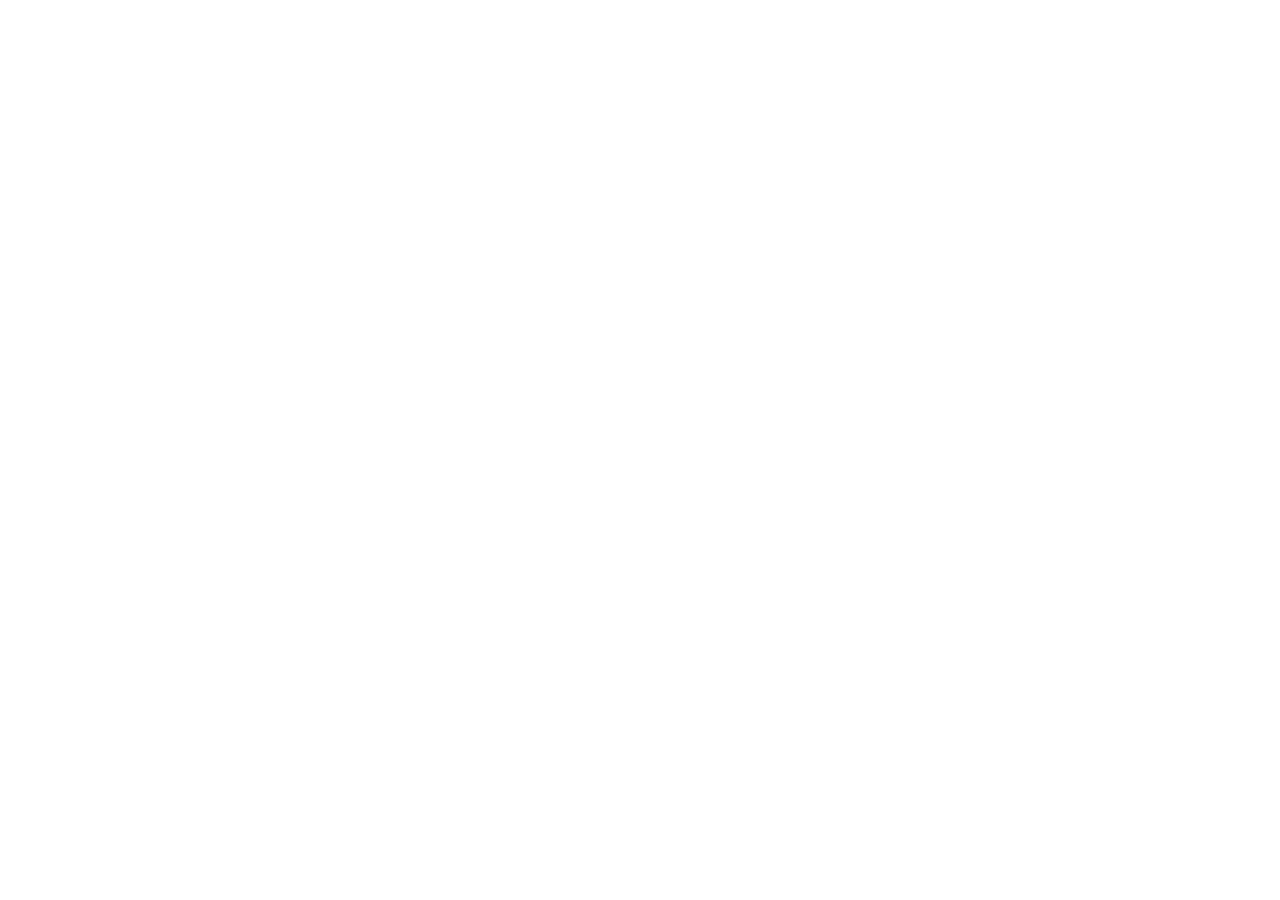
==== pages/index.html @ 1a38dba8 "Creacion de archivos base del proyecto e inicio de la creacion de la clase usuario" ====
<!DOCTYPE html>
<html lang="en">
<head>
    <meta charset="UTF-8">
    <meta name="viewport" content="width=device-width, initial-scale=1.0">
    <title>Document</title>
    <link rel="stylesheet" href="../css/styles.css">
</head>
<body>

    <script type="module" src="../src/"></script>
</body>
</html>
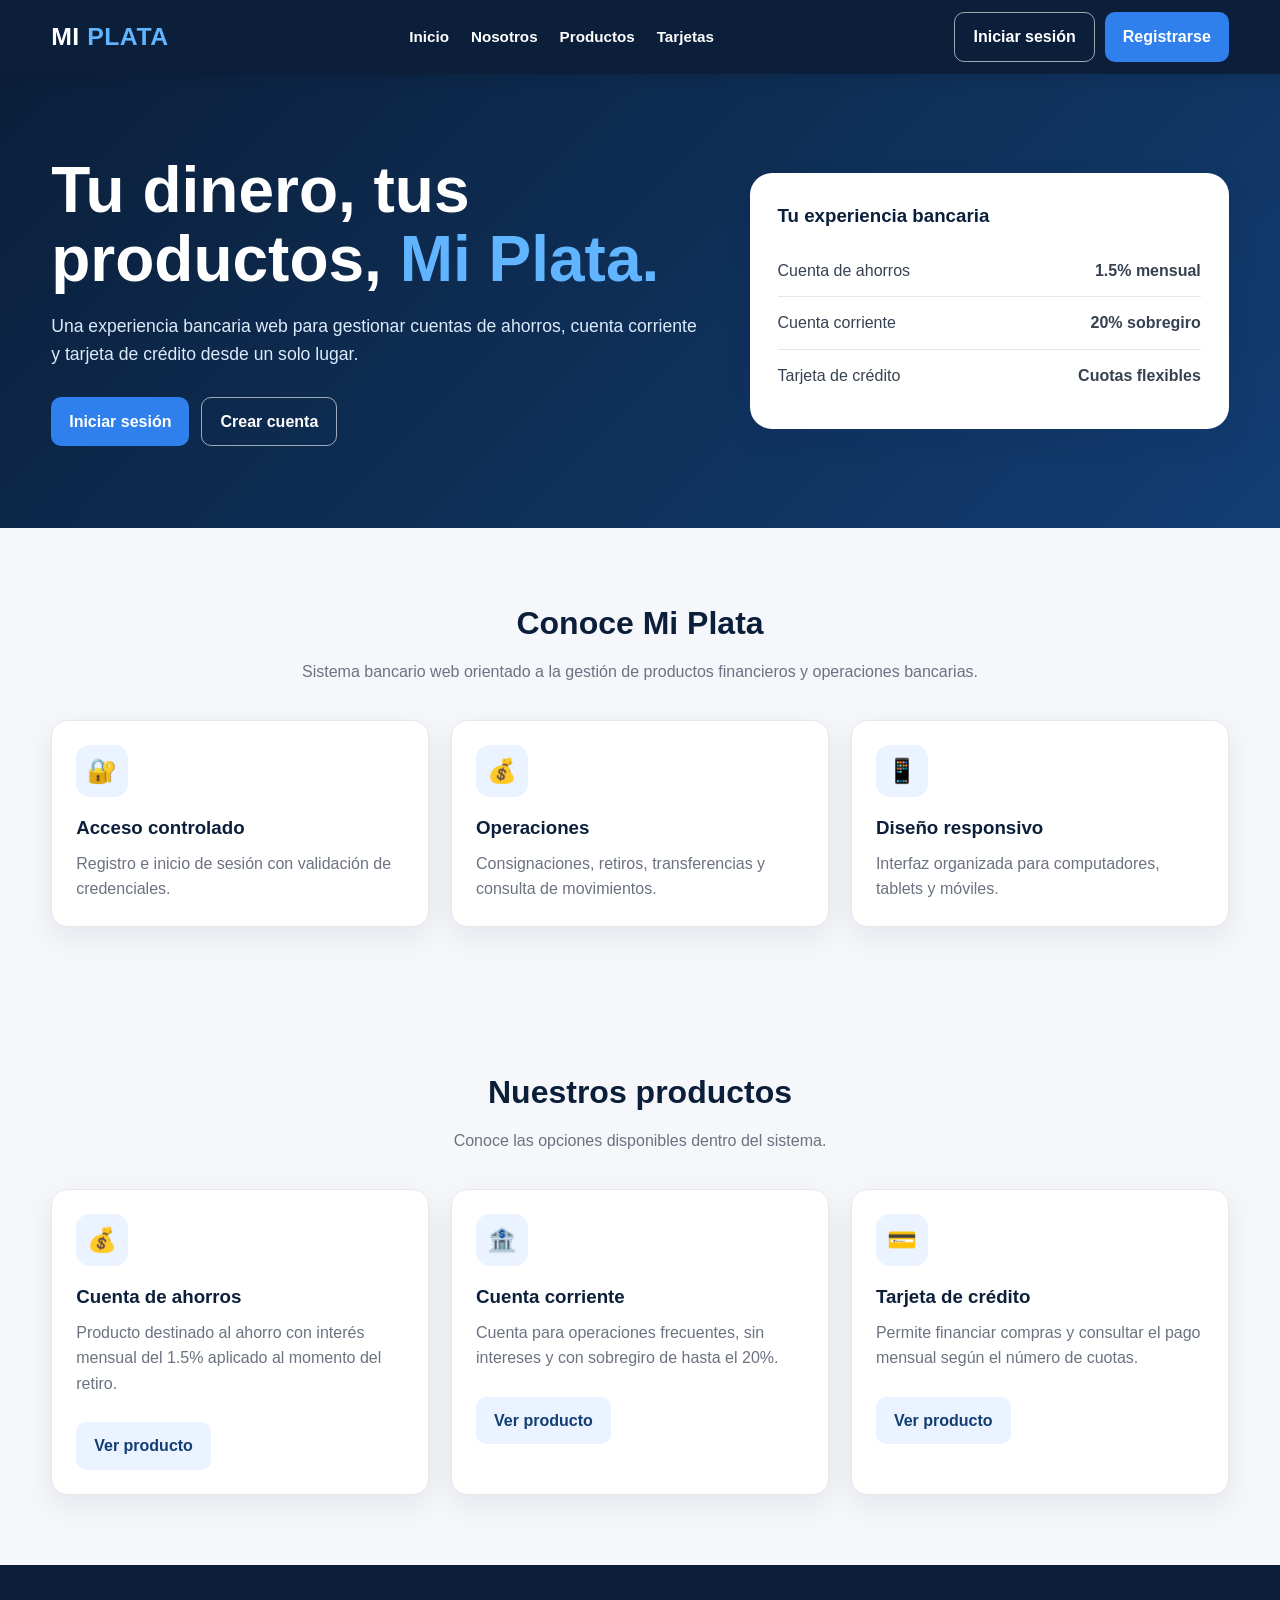
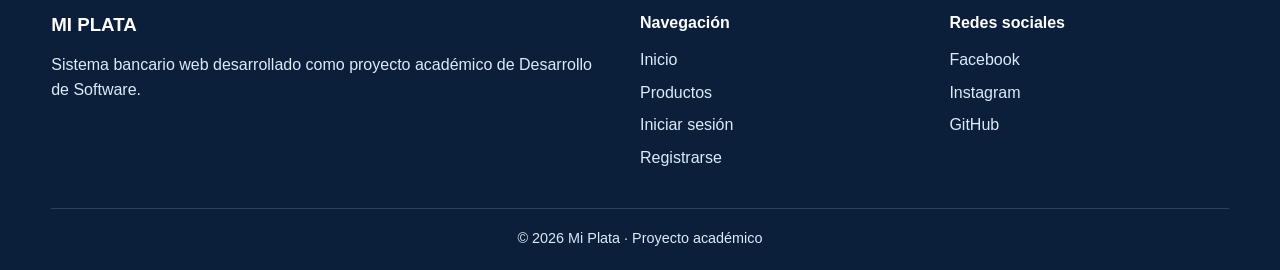
==== commit ba0adb70: "Cambios en archivo HTML, creacion de todas las páginas necesarias para el funcionamiento del cajero " ====
--- a/pages/index.html
+++ b/pages/index.html
@@ -1,13 +1,123 @@
 <!DOCTYPE html>
-<html lang="en">
+<html lang="es">
+
 <head>
     <meta charset="UTF-8">
     <meta name="viewport" content="width=device-width, initial-scale=1.0">
-    <title>Document</title>
+    <title>Mi Plata | Inicio</title>
     <link rel="stylesheet" href="../css/styles.css">
 </head>
+
 <body>
+    <header class="site-header">
+        <div class="container navbar"><a class="logo" href="index.html">MI <span>PLATA</span></a>
+            <nav>
+                <ul class="nav-links">
+                    <li><a href="index.html">Inicio</a></li>
+                    <li><a href="index.html#nosotros">Nosotros</a></li>
+                    <li><a href="productos.html">Productos</a></li>
+                    <li><a href="index.html#tarjetas">Tarjetas</a></li>
+                </ul>
+            </nav>
+            <div class="nav-actions"><a class="btn btn-outline" href="login.html">Iniciar sesión</a><a
+                    class="btn btn-primary" href="registro.html">Registrarse</a></div>
+        </div>
+    </header>
+    <main>
+        <section class="hero">
+            <div class="container hero-grid">
+                <div>
+                    <h1>Tu dinero, tus productos, <span style="color:#61B4FF">Mi Plata.</span></h1>
+                    <p>Una experiencia bancaria web para gestionar cuentas de ahorros, cuenta corriente y tarjeta de
+                        crédito desde un solo lugar.</p>
+                    <div class="hero-actions"><a class="btn btn-primary" href="login.html">Iniciar sesión</a><a
+                            class="btn btn-outline" href="registro.html">Crear cuenta</a></div>
+                </div>
+                <div class="hero-card">
+                    <h3>Tu experiencia bancaria</h3>
+                    <div class="stat"><span>Cuenta de ahorros</span><strong>1.5% mensual</strong></div>
+                    <div class="stat"><span>Cuenta corriente</span><strong>20% sobregiro</strong></div>
+                    <div class="stat"><span>Tarjeta de crédito</span><strong>Cuotas flexibles</strong></div>
+                </div>
+            </div>
+        </section>
+        <section class="section" id="nosotros">
+            <div class="container">
+                <h2 class="section-title">Conoce Mi Plata</h2>
+                <p class="section-subtitle">Sistema bancario web orientado a la gestión de productos financieros y
+                    operaciones bancarias.</p>
+                <div class="grid-3">
+                    <article class="card">
+                        <div class="product-icon">🔐</div>
+                        <h3>Acceso controlado</h3>
+                        <p>Registro e inicio de sesión con validación de credenciales.</p>
+                    </article>
+                    <article class="card">
+                        <div class="product-icon">💰</div>
+                        <h3>Operaciones</h3>
+                        <p>Consignaciones, retiros, transferencias y consulta de movimientos.</p>
+                    </article>
+                    <article class="card">
+                        <div class="product-icon">📱</div>
+                        <h3>Diseño responsivo</h3>
+                        <p>Interfaz organizada para computadores, tablets y móviles.</p>
+                    </article>
+                </div>
+            </div>
+        </section>
+        <section class="section" id="tarjetas">
+            <div class="container">
+                <h2 class="section-title">Nuestros productos</h2>
+                <p class="section-subtitle">Conoce las opciones disponibles dentro del sistema.</p>
+                <div class="grid-3">
+                    <article class="card">
+                        <div class="product-icon">💰</div>
+                        <h3>Cuenta de ahorros</h3>
+                        <p>Producto destinado al ahorro con interés mensual del 1.5% aplicado al momento del retiro.</p>
+                        <br><a class="btn btn-secondary" href="productos.html#ahorros">Ver producto</a>
+                    </article>
+                    <article class="card">
+                        <div class="product-icon">🏦</div>
+                        <h3>Cuenta corriente</h3>
+                        <p>Cuenta para operaciones frecuentes, sin intereses y con sobregiro de hasta el 20%.</p><br><a
+                            class="btn btn-secondary" href="productos.html#corriente">Ver producto</a>
+                    </article>
+                    <article class="card">
+                        <div class="product-icon">💳</div>
+                        <h3>Tarjeta de crédito</h3>
+                        <p>Permite financiar compras y consultar el pago mensual según el número de cuotas.</p><br><a
+                            class="btn btn-secondary" href="productos.html#credito">Ver producto</a>
+                    </article>
+                </div>
+            </div>
+        </section>
+    </main>
+    <footer class="footer">
+        <div class="container footer-grid">
+            <div>
+                <h3>MI PLATA</h3>
+                <p>Sistema bancario web desarrollado como proyecto académico de Desarrollo de Software.</p>
+            </div>
+            <div>
+                <h4>Navegación</h4>
+                <ul>
+                    <li><a href="index.html">Inicio</a></li>
+                    <li><a href="productos.html">Productos</a></li>
+                    <li><a href="login.html">Iniciar sesión</a></li>
+                    <li><a href="registro.html">Registrarse</a></li>
+                </ul>
+            </div>
+            <div>
+                <h4>Redes sociales</h4>
+                <ul>
+                    <li><a href="#">Facebook</a></li>
+                    <li><a href="#">Instagram</a></li>
+                    <li><a href="#">GitHub</a></li>
+                </ul>
+            </div>
+        </div>
+        <div class="container footer-bottom">© 2026 Mi Plata · Proyecto académico</div>
+    </footer>
+</body>
 
-    <script type="module" src="../src/"></script>
-</body>
 </html>
--- a/css/styles.css
+++ b/css/styles.css
@@ -0,0 +1,601 @@
+:root {
+  --azul-oscuro: #0B1F3A;
+  --azul: #123E73;
+  --azul-claro: #2F80ED;
+  --azul-suave: #EAF3FF;
+  --blanco: #FFFFFF;
+  --gris-100: #F5F7FA;
+  --gris-200: #E5E7EB;
+  --gris-500: #6B7280;
+  --gris-700: #374151;
+  --verde: #16A34A;
+  --rojo: #DC2626;
+  --amarillo: #D97706;
+  --sombra: 0 10px 30px rgba(11, 31, 58, .08);
+  --radio: 16px;
+  --max: 1180px;
+}
+
+* {
+  box-sizing: border-box;
+  margin: 0;
+  padding: 0
+}
+
+html {
+  scroll-behavior: smooth
+}
+
+body {
+  font-family: Arial, Helvetica, sans-serif;
+  background: var(--gris-100);
+  color: var(--gris-700);
+  line-height: 1.6
+}
+
+a {
+  text-decoration: none;
+  color: inherit
+}
+
+button,
+input,
+select {
+  font: inherit
+}
+
+.container {
+  width: min(92%, var(--max));
+  margin: auto
+}
+
+.site-header {
+  background: var(--azul-oscuro);
+  color: var(--blanco);
+  position: sticky;
+  top: 0;
+  z-index: 20;
+  box-shadow: 0 3px 15px rgba(0, 0, 0, .12)
+}
+
+.navbar {
+  min-height: 74px;
+  display: flex;
+  align-items: center;
+  justify-content: space-between;
+  gap: 24px
+}
+
+.logo {
+  font-size: 1.55rem;
+  font-weight: 800;
+  letter-spacing: .5px
+}
+
+.logo span {
+  color: #61B4FF
+}
+
+.nav-links {
+  display: flex;
+  align-items: center;
+  gap: 22px;
+  list-style: none
+}
+
+.nav-links a {
+  color: #fff;
+  font-weight: 600;
+  font-size: .95rem
+}
+
+.nav-links a:hover {
+  color: #61B4FF
+}
+
+.nav-actions {
+  display: flex;
+  gap: 10px
+}
+
+.btn {
+  display: inline-flex;
+  align-items: center;
+  justify-content: center;
+  border: 0;
+  border-radius: 10px;
+  padding: 11px 18px;
+  cursor: pointer;
+  font-weight: 700;
+  transition: .2s
+}
+
+.btn-primary {
+  background: var(--azul-claro);
+  color: #fff
+}
+
+.btn-primary:hover {
+  filter: brightness(.92);
+  transform: translateY(-1px)
+}
+
+.btn-outline {
+  background: transparent;
+  color: #fff;
+  border: 1px solid rgba(255, 255, 255, .6)
+}
+
+.btn-secondary {
+  background: var(--azul-suave);
+  color: var(--azul)
+}
+
+.btn-danger {
+  background: #FEE2E2;
+  color: var(--rojo)
+}
+
+.btn-success {
+  background: #DCFCE7;
+  color: var(--verde)
+}
+
+.btn-full {
+  width: 100%
+}
+
+.hero {
+  background: linear-gradient(135deg, var(--azul-oscuro), var(--azul));
+  color: #fff;
+  padding: 82px 0
+}
+
+.hero-grid {
+  display: grid;
+  grid-template-columns: 1.15fr .85fr;
+  gap: 50px;
+  align-items: center
+}
+
+.hero h1 {
+  font-size: clamp(2.3rem, 5vw, 4.2rem);
+  line-height: 1.08;
+  margin-bottom: 18px
+}
+
+.hero p {
+  font-size: 1.1rem;
+  color: #DCEBFA;
+  max-width: 650px;
+  margin-bottom: 28px
+}
+
+.hero-actions {
+  display: flex;
+  gap: 12px;
+  flex-wrap: wrap
+}
+
+.hero-card {
+  background: #fff;
+  color: var(--gris-700);
+  padding: 28px;
+  border-radius: 22px;
+  box-shadow: var(--sombra)
+}
+
+.hero-card h3 {
+  color: var(--azul-oscuro);
+  margin-bottom: 14px
+}
+
+.stat {
+  display: flex;
+  justify-content: space-between;
+  padding: 13px 0;
+  border-bottom: 1px solid var(--gris-200)
+}
+
+.stat:last-child {
+  border-bottom: 0
+}
+
+.section {
+  padding: 70px 0
+}
+
+.section-title {
+  text-align: center;
+  color: var(--azul-oscuro);
+  font-size: 2rem;
+  margin-bottom: 10px
+}
+
+.section-subtitle {
+  text-align: center;
+  color: var(--gris-500);
+  max-width: 700px;
+  margin: 0 auto 35px
+}
+
+.grid-3 {
+  display: grid;
+  grid-template-columns: repeat(3, 1fr);
+  gap: 22px
+}
+
+.grid-2 {
+  display: grid;
+  grid-template-columns: repeat(2, 1fr);
+  gap: 22px
+}
+
+.card {
+  background: #fff;
+  border: 1px solid var(--gris-200);
+  border-radius: var(--radio);
+  padding: 24px;
+  box-shadow: var(--sombra)
+}
+
+.card h3 {
+  color: var(--azul-oscuro);
+  margin-bottom: 8px
+}
+
+.card p {
+  color: var(--gris-500)
+}
+
+.product-icon {
+  width: 52px;
+  height: 52px;
+  border-radius: 14px;
+  background: var(--azul-suave);
+  display: grid;
+  place-items: center;
+  font-size: 1.5rem;
+  margin-bottom: 16px
+}
+
+.feature-list {
+  list-style: none;
+  margin: 18px 0
+}
+
+.feature-list li {
+  padding: 7px 0;
+  border-bottom: 1px solid var(--gris-200)
+}
+
+.feature-list li:last-child {
+  border: 0
+}
+
+.footer {
+  background: var(--azul-oscuro);
+  color: #DCEBFA;
+  padding: 45px 0 20px
+}
+
+.footer-grid {
+  display: grid;
+  grid-template-columns: 2fr 1fr 1fr;
+  gap: 30px
+}
+
+.footer h3,
+.footer h4 {
+  color: #fff;
+  margin-bottom: 12px
+}
+
+.footer ul {
+  list-style: none
+}
+
+.footer li {
+  margin: 7px 0
+}
+
+.footer a:hover {
+  color: #61B4FF
+}
+
+.footer-bottom {
+  border-top: 1px solid rgba(255, 255, 255, .15);
+  margin-top: 30px;
+  padding-top: 18px;
+  text-align: center;
+  font-size: .9rem
+}
+
+.auth-page {
+  min-height: calc(100vh - 74px);
+  display: grid;
+  place-items: center;
+  padding: 45px 0;
+  background: linear-gradient(180deg, #eef5fd, #f5f7fa)
+}
+
+.auth-card {
+  width: min(100%, 520px);
+  background: #fff;
+  border-radius: 20px;
+  padding: 35px;
+  box-shadow: var(--sombra)
+}
+
+.auth-card h1 {
+  color: var(--azul-oscuro);
+  margin-bottom: 8px
+}
+
+.auth-card>p {
+  color: var(--gris-500);
+  margin-bottom: 25px
+}
+
+.form-group {
+  margin-bottom: 16px
+}
+
+.form-group label {
+  display: block;
+  font-weight: 700;
+  color: var(--gris-700);
+  margin-bottom: 6px
+}
+
+.form-group input,
+.form-group select {
+  width: 100%;
+  padding: 12px 13px;
+  border: 1px solid #D1D5DB;
+  border-radius: 10px;
+  outline: none;
+  background: #fff
+}
+
+.form-group input:focus,
+.form-group select:focus {
+  border-color: var(--azul-claro);
+  box-shadow: 0 0 0 3px rgba(47, 128, 237, .12)
+}
+
+.form-grid {
+  display: grid;
+  grid-template-columns: 1fr 1fr;
+  gap: 14px
+}
+
+.notice {
+  padding: 13px 15px;
+  border-radius: 10px;
+  margin-bottom: 18px;
+  background: var(--azul-suave);
+  color: var(--azul)
+}
+
+.dashboard {
+  padding: 42px 0
+}
+
+.dashboard-head {
+  display: flex;
+  justify-content: space-between;
+  align-items: center;
+  gap: 20px;
+  margin-bottom: 28px
+}
+
+.dashboard-head h1 {
+  color: var(--azul-oscuro)
+}
+
+.balance-card {
+  background: linear-gradient(135deg, var(--azul-oscuro), var(--azul));
+  color: #fff;
+  border-radius: 20px;
+  padding: 28px
+}
+
+.balance-card .label {
+  color: #BFD5EC
+}
+
+.balance {
+  font-size: 2.3rem;
+  font-weight: 800;
+  margin: 5px 0 18px
+}
+
+.account-grid {
+  display: grid;
+  grid-template-columns: repeat(3, 1fr);
+  gap: 20px;
+  margin: 25px 0 35px
+}
+
+.account-card {
+  background: #fff;
+  border-radius: 16px;
+  padding: 22px;
+  border: 1px solid var(--gris-200);
+  box-shadow: var(--sombra)
+}
+
+.account-card .type {
+  font-size: .85rem;
+  color: var(--gris-500)
+}
+
+.account-card .amount {
+  font-size: 1.55rem;
+  font-weight: 800;
+  color: var(--azul-oscuro);
+  margin: 5px 0 12px
+}
+
+.actions-grid {
+  display: grid;
+  grid-template-columns: repeat(4, 1fr);
+  gap: 14px
+}
+
+.action-card {
+  background: #fff;
+  border: 1px solid var(--gris-200);
+  border-radius: 14px;
+  padding: 18px;
+  text-align: center;
+  font-weight: 700;
+  color: var(--azul-oscuro)
+}
+
+.action-card:hover {
+  border-color: var(--azul-claro);
+  transform: translateY(-2px)
+}
+
+.page-title {
+  padding: 48px 0 25px
+}
+
+.page-title h1 {
+  color: var(--azul-oscuro);
+  font-size: 2.2rem
+}
+
+.breadcrumb {
+  color: var(--gris-500);
+  font-size: .9rem;
+  margin-bottom: 8px
+}
+
+.table-wrap {
+  overflow: auto;
+  background: #fff;
+  border-radius: 14px;
+  border: 1px solid var(--gris-200)
+}
+
+table {
+  width: 100%;
+  border-collapse: collapse;
+  min-width: 650px
+}
+
+th,
+td {
+  text-align: left;
+  padding: 14px 16px;
+  border-bottom: 1px solid var(--gris-200)
+}
+
+th {
+  background: var(--azul-suave);
+  color: var(--azul-oscuro)
+}
+
+.badge {
+  display: inline-block;
+  padding: 4px 9px;
+  border-radius: 99px;
+  font-size: .8rem;
+  font-weight: 700
+}
+
+.badge-success {
+  background: #DCFCE7;
+  color: var(--verde)
+}
+
+.badge-danger {
+  background: #FEE2E2;
+  color: var(--rojo)
+}
+
+.badge-warning {
+  background: #FEF3C7;
+  color: var(--amarillo)
+}
+
+.two-column {
+  display: grid;
+  grid-template-columns: 1fr 1fr;
+  gap: 25px
+}
+
+.info-box {
+  background: var(--azul-suave);
+  border-left: 4px solid var(--azul-claro);
+  padding: 18px;
+  border-radius: 10px
+}
+
+@media(max-width:900px) {
+
+  .hero-grid,
+  .grid-3,
+  .account-grid {
+    grid-template-columns: 1fr 1fr
+  }
+
+  .actions-grid {
+    grid-template-columns: repeat(2, 1fr)
+  }
+
+  .nav-links {
+    display: none
+  }
+
+  .footer-grid {
+    grid-template-columns: 1fr 1fr
+  }
+}
+
+@media(max-width:640px) {
+  .hero {
+    padding: 55px 0
+  }
+
+  .hero-grid,
+  .grid-3,
+  .grid-2,
+  .account-grid,
+  .two-column,
+  .form-grid {
+    grid-template-columns: 1fr
+  }
+
+  .navbar {
+    min-height: 64px
+  }
+
+  .nav-actions .btn-outline {
+    display: none
+  }
+
+  .hero h1 {
+    font-size: 2.35rem
+  }
+
+  .actions-grid {
+    grid-template-columns: 1fr 1fr
+  }
+
+  .footer-grid {
+    grid-template-columns: 1fr
+  }
+
+  .dashboard-head {
+    align-items: flex-start;
+    flex-direction: column
+  }
+
+  .auth-card {
+    padding: 25px
+  }
+}
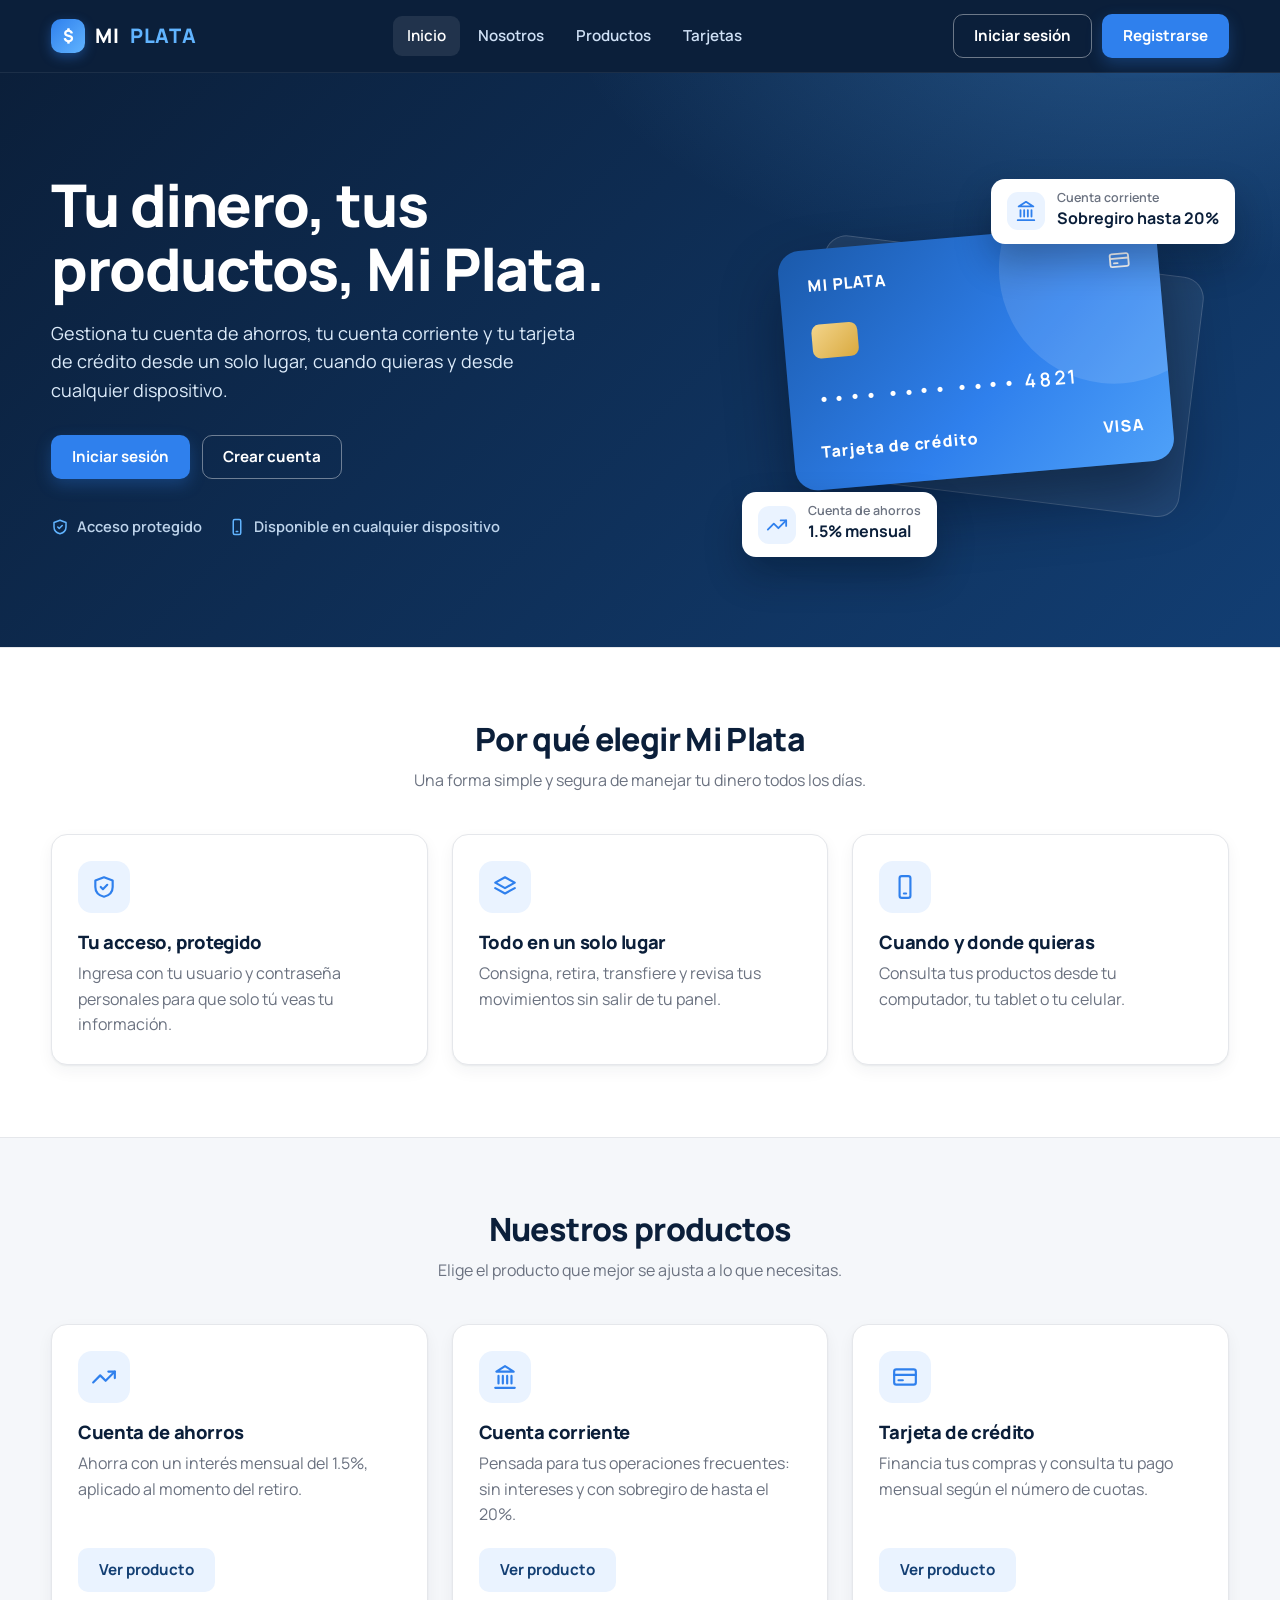
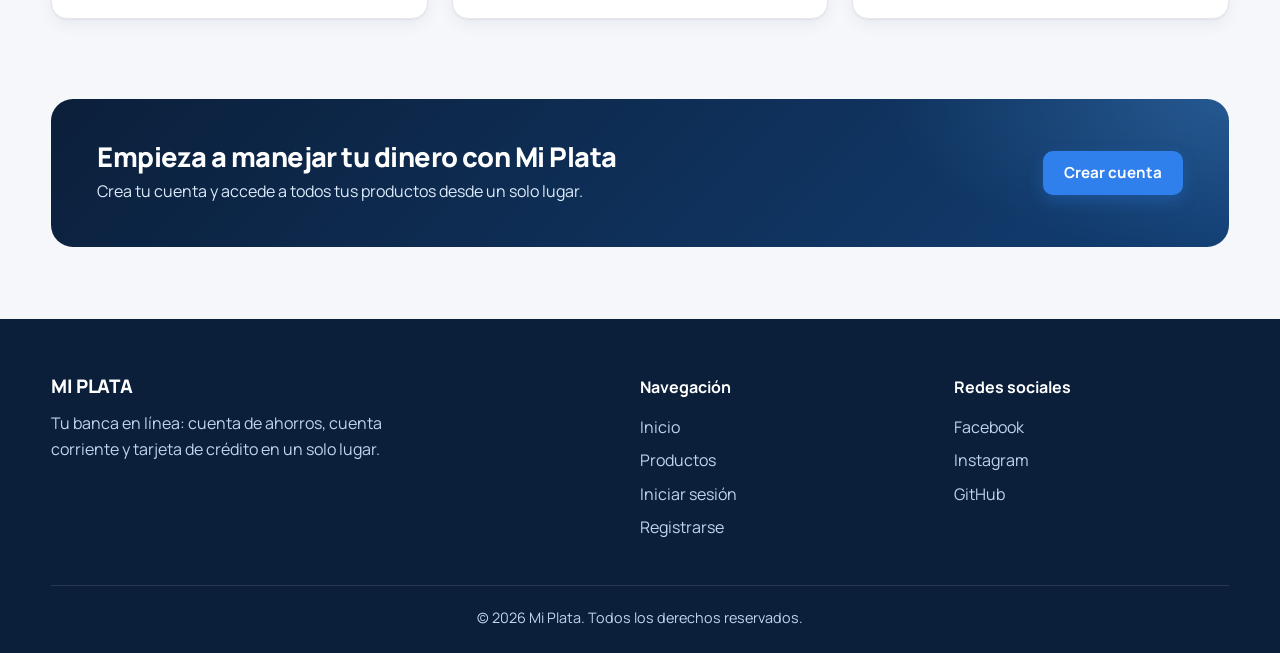
==== commit 2780150d: "Rediseño total de la página web Mi Plata con ayuda de Claude Code" ====
--- a/pages/index.html
+++ b/pages/index.html
@@ -5,89 +5,129 @@
     <meta charset="UTF-8">
     <meta name="viewport" content="width=device-width, initial-scale=1.0">
     <title>Mi Plata | Inicio</title>
+    <link rel="preconnect" href="https://fonts.googleapis.com">
+    <link rel="preconnect" href="https://fonts.gstatic.com" crossorigin>
+    <link href="https://fonts.googleapis.com/css2?family=Manrope:wght@400;500;600;700;800&display=swap" rel="stylesheet">
     <link rel="stylesheet" href="../css/styles.css">
 </head>
 
 <body>
     <header class="site-header">
-        <div class="container navbar"><a class="logo" href="index.html">MI <span>PLATA</span></a>
+        <div class="container navbar">
+            <a class="logo" href="index.html">MI <span>PLATA</span></a>
+            <input class="menu-toggle" type="checkbox" id="menuToggle" aria-label="Abrir o cerrar el menú">
+
             <nav>
                 <ul class="nav-links">
-                    <li><a href="index.html">Inicio</a></li>
+                    <li><a href="index.html" aria-current="page">Inicio</a></li>
                     <li><a href="index.html#nosotros">Nosotros</a></li>
                     <li><a href="productos.html">Productos</a></li>
                     <li><a href="index.html#tarjetas">Tarjetas</a></li>
+                    <li class="menu-only"><a href="login.html">Iniciar sesión</a></li>
                 </ul>
             </nav>
-            <div class="nav-actions"><a class="btn btn-outline" href="login.html">Iniciar sesión</a><a
-                    class="btn btn-primary" href="registro.html">Registrarse</a></div>
+
+            <div class="nav-actions">
+                <a class="btn btn-outline" href="login.html">Iniciar sesión</a>
+                <a class="btn btn-primary" href="registro.html">Registrarse</a>
+            </div>
+            <label class="menu-button" for="menuToggle"><span class="sr-only">Menú</span></label>
         </div>
     </header>
     <main>
         <section class="hero">
             <div class="container hero-grid">
                 <div>
-                    <h1>Tu dinero, tus productos, <span style="color:#61B4FF">Mi Plata.</span></h1>
-                    <p>Una experiencia bancaria web para gestionar cuentas de ahorros, cuenta corriente y tarjeta de
-                        crédito desde un solo lugar.</p>
-                    <div class="hero-actions"><a class="btn btn-primary" href="login.html">Iniciar sesión</a><a
-                            class="btn btn-outline" href="registro.html">Crear cuenta</a></div>
+                    <h1>Tu dinero, tus productos, Mi Plata.</h1>
+                    <p>Gestiona tu cuenta de ahorros, tu cuenta corriente y tu tarjeta de crédito desde un solo lugar,
+                        cuando quieras y desde cualquier dispositivo.</p>
+                    <div class="hero-actions">
+                        <a class="btn btn-primary" href="login.html">Iniciar sesión</a>
+                        <a class="btn btn-outline" href="registro.html">Crear cuenta</a>
+                    </div>
+                    <ul class="hero-points">
+                        <li><span class="icon icon-shield" aria-hidden="true"></span> Acceso protegido</li>
+                        <li><span class="icon icon-phone" aria-hidden="true"></span> Disponible en cualquier dispositivo</li>
+                    </ul>
                 </div>
-                <div class="hero-card">
-                    <h3>Tu experiencia bancaria</h3>
-                    <div class="stat"><span>Cuenta de ahorros</span><strong>1.5% mensual</strong></div>
-                    <div class="stat"><span>Cuenta corriente</span><strong>20% sobregiro</strong></div>
-                    <div class="stat"><span>Tarjeta de crédito</span><strong>Cuotas flexibles</strong></div>
+                <div class="hero-card" aria-hidden="true">
+                    <div class="bank-card">
+                        <div class="bank-card-top"><span>MI PLATA</span><span class="icon icon-card" aria-hidden="true"></span></div>
+                        <div class="bank-card-chip"></div>
+                        <div class="bank-card-number">•••• •••• •••• 4821</div>
+                        <div class="bank-card-bottom"><span>Tarjeta de crédito</span><span>VISA</span></div>
+                    </div>
+                    <div class="float-chip float-chip-1">
+                        <span class="float-chip-icon"><span class="icon icon-trend" aria-hidden="true"></span></span>
+                        <span><small>Cuenta de ahorros</small><strong>1.5% mensual</strong></span>
+                    </div>
+                    <div class="float-chip float-chip-2">
+                        <span class="float-chip-icon"><span class="icon icon-bank" aria-hidden="true"></span></span>
+                        <span><small>Cuenta corriente</small><strong>Sobregiro hasta 20%</strong></span>
+                    </div>
                 </div>
             </div>
         </section>
-        <section class="section" id="nosotros">
+
+        <section class="section section-alt" id="nosotros">
             <div class="container">
-                <h2 class="section-title">Conoce Mi Plata</h2>
-                <p class="section-subtitle">Sistema bancario web orientado a la gestión de productos financieros y
-                    operaciones bancarias.</p>
+                <h2 class="section-title">Por qué elegir Mi Plata</h2>
+                <p class="section-subtitle">Una forma simple y segura de manejar tu dinero todos los días.</p>
                 <div class="grid-3">
                     <article class="card">
-                        <div class="product-icon">🔐</div>
-                        <h3>Acceso controlado</h3>
-                        <p>Registro e inicio de sesión con validación de credenciales.</p>
+                        <div class="product-icon"><span class="icon icon-shield" aria-hidden="true"></span></div>
+                        <h3>Tu acceso, protegido</h3>
+                        <p>Ingresa con tu usuario y contraseña personales para que solo tú veas tu información.</p>
                     </article>
                     <article class="card">
-                        <div class="product-icon">💰</div>
-                        <h3>Operaciones</h3>
-                        <p>Consignaciones, retiros, transferencias y consulta de movimientos.</p>
+                        <div class="product-icon"><span class="icon icon-layers" aria-hidden="true"></span></div>
+                        <h3>Todo en un solo lugar</h3>
+                        <p>Consigna, retira, transfiere y revisa tus movimientos sin salir de tu panel.</p>
                     </article>
                     <article class="card">
-                        <div class="product-icon">📱</div>
-                        <h3>Diseño responsivo</h3>
-                        <p>Interfaz organizada para computadores, tablets y móviles.</p>
+                        <div class="product-icon"><span class="icon icon-phone" aria-hidden="true"></span></div>
+                        <h3>Cuando y donde quieras</h3>
+                        <p>Consulta tus productos desde tu computador, tu tablet o tu celular.</p>
                     </article>
                 </div>
             </div>
         </section>
+
         <section class="section" id="tarjetas">
             <div class="container">
                 <h2 class="section-title">Nuestros productos</h2>
-                <p class="section-subtitle">Conoce las opciones disponibles dentro del sistema.</p>
+                <p class="section-subtitle">Elige el producto que mejor se ajusta a lo que necesitas.</p>
                 <div class="grid-3">
-                    <article class="card">
-                        <div class="product-icon">💰</div>
+                    <article class="card card-product">
+                        <div class="product-icon"><span class="icon icon-trend" aria-hidden="true"></span></div>
                         <h3>Cuenta de ahorros</h3>
-                        <p>Producto destinado al ahorro con interés mensual del 1.5% aplicado al momento del retiro.</p>
-                        <br><a class="btn btn-secondary" href="productos.html#ahorros">Ver producto</a>
+                        <p>Ahorra con un interés mensual del 1.5%, aplicado al momento del retiro.</p>
+                        <a class="btn btn-secondary" href="productos.html#ahorros">Ver producto</a>
                     </article>
-                    <article class="card">
-                        <div class="product-icon">🏦</div>
+                    <article class="card card-product">
+                        <div class="product-icon"><span class="icon icon-bank" aria-hidden="true"></span></div>
                         <h3>Cuenta corriente</h3>
-                        <p>Cuenta para operaciones frecuentes, sin intereses y con sobregiro de hasta el 20%.</p><br><a
-                            class="btn btn-secondary" href="productos.html#corriente">Ver producto</a>
+                        <p>Pensada para tus operaciones frecuentes: sin intereses y con sobregiro de hasta el 20%.</p>
+                        <a class="btn btn-secondary" href="productos.html#corriente">Ver producto</a>
                     </article>
-                    <article class="card">
-                        <div class="product-icon">💳</div>
+                    <article class="card card-product">
+                        <div class="product-icon"><span class="icon icon-card" aria-hidden="true"></span></div>
                         <h3>Tarjeta de crédito</h3>
-                        <p>Permite financiar compras y consultar el pago mensual según el número de cuotas.</p><br><a
-                            class="btn btn-secondary" href="productos.html#credito">Ver producto</a>
+                        <p>Financia tus compras y consulta tu pago mensual según el número de cuotas.</p>
+                        <a class="btn btn-secondary" href="productos.html#credito">Ver producto</a>
                     </article>
+                </div>
+            </div>
+        </section>
+
+        <section class="section section-flush">
+            <div class="container">
+                <div class="cta-band">
+                    <div>
+                        <h2>Empieza a manejar tu dinero con Mi Plata</h2>
+                        <p>Crea tu cuenta y accede a todos tus productos desde un solo lugar.</p>
+                    </div>
+                    <a class="btn btn-primary" href="registro.html">Crear cuenta</a>
                 </div>
             </div>
         </section>
@@ -96,7 +136,7 @@
         <div class="container footer-grid">
             <div>
                 <h3>MI PLATA</h3>
-                <p>Sistema bancario web desarrollado como proyecto académico de Desarrollo de Software.</p>
+                <p>Tu banca en línea: cuenta de ahorros, cuenta corriente y tarjeta de crédito en un solo lugar.</p>
             </div>
             <div>
                 <h4>Navegación</h4>
@@ -110,14 +150,14 @@
             <div>
                 <h4>Redes sociales</h4>
                 <ul>
-                    <li><a href="#">Facebook</a></li>
-                    <li><a href="#">Instagram</a></li>
-                    <li><a href="#">GitHub</a></li>
+                    <li><a href="https://www.facebook.com/profile.php?id=100011143639321">Facebook</a></li>
+                    <li><a href="https://www.instagram.com/nodrew_09/">Instagram</a></li>
+                    <li><a href="https://github.com/andresfelipe-dev/CajeroWebMiPlata/tree/admin-javascript">GitHub</a></li>
                 </ul>
             </div>
         </div>
-        <div class="container footer-bottom">© 2026 Mi Plata · Proyecto académico</div>
+        <div class="container footer-bottom">© 2026 Mi Plata. Todos los derechos reservados.</div>
     </footer>
 </body>
 
-</html>+</html>
--- a/css/styles.css
+++ b/css/styles.css
@@ -1,3 +1,8 @@
+/* ==========================================================
+   Mi Plata · hoja de estilos
+   Paleta original conservada (variables de :root).
+   ========================================================== */
+
 :root {
   --azul-oscuro: #0B1F3A;
   --azul: #123E73;
@@ -12,10 +17,17 @@
   --rojo: #DC2626;
   --amarillo: #D97706;
   --sombra: 0 10px 30px rgba(11, 31, 58, .08);
+  --sombra-sm: 0 1px 2px rgba(11, 31, 58, .06), 0 6px 16px rgba(11, 31, 58, .05);
   --radio: 16px;
   --max: 1180px;
-}
-
+
+  /* Apoyos derivados de la paleta */
+  --acento: #61B4FF;
+  --borde: #D1D5DB;
+  --fuente: "Manrope", system-ui, -apple-system, "Segoe UI", Roboto, Arial, sans-serif;
+}
+
+/* ---------- Base ---------- */
 * {
   box-sizing: border-box;
   margin: 0;
@@ -26,11 +38,37 @@
   scroll-behavior: smooth
 }
 
+[hidden] {
+  display: none !important
+}
+
+[id] {
+  scroll-margin-top: 96px
+}
+
 body {
-  font-family: Arial, Helvetica, sans-serif;
+  min-height: 100vh;
+  display: flex;
+  flex-direction: column;
+  font-family: var(--fuente);
+  font-size: 1rem;
+  line-height: 1.6;
   background: var(--gris-100);
   color: var(--gris-700);
-  line-height: 1.6
+  -webkit-font-smoothing: antialiased
+}
+
+body>main {
+  flex: 1
+}
+
+h1,
+h2,
+h3 {
+  color: var(--azul-oscuro);
+  line-height: 1.2;
+  letter-spacing: -.02em;
+  font-weight: 800
 }
 
 a {
@@ -44,22 +82,52 @@
   font: inherit
 }
 
+ul {
+  list-style: none
+}
+
+:focus-visible {
+  outline: 3px solid rgba(47, 128, 237, .5);
+  outline-offset: 2px
+}
+
+.sr-only {
+  position: absolute;
+  width: 1px;
+  height: 1px;
+  overflow: hidden;
+  clip: rect(0 0 0 0);
+  white-space: nowrap
+}
+
 .container {
   width: min(92%, var(--max));
   margin: auto
 }
 
+/* ---------- Íconos (máscaras definidas al final del archivo) ---------- */
+.icon {
+  display: inline-block;
+  flex: none;
+  width: 22px;
+  height: 22px;
+  background: currentColor;
+  -webkit-mask: var(--i) center/contain no-repeat;
+  mask: var(--i) center/contain no-repeat
+}
+
+/* ---------- Encabezado ---------- */
 .site-header {
   background: var(--azul-oscuro);
   color: var(--blanco);
   position: sticky;
   top: 0;
   z-index: 20;
-  box-shadow: 0 3px 15px rgba(0, 0, 0, .12)
+  border-bottom: 1px solid rgba(255, 255, 255, .07)
 }
 
 .navbar {
-  min-height: 74px;
+  min-height: 72px;
   display: flex;
   align-items: center;
   justify-content: space-between;
@@ -67,30 +135,53 @@
 }
 
 .logo {
-  font-size: 1.55rem;
+  display: inline-flex;
+  align-items: center;
+  gap: 10px;
+  font-size: 1.25rem;
   font-weight: 800;
-  letter-spacing: .5px
+  letter-spacing: .04em;
+  color: #fff
+}
+
+.logo::before {
+  content: "$";
+  display: grid;
+  place-items: center;
+  width: 34px;
+  height: 34px;
+  border-radius: 10px;
+  background: linear-gradient(135deg, var(--azul-claro), var(--acento));
+  color: #fff;
+  font-size: 1.05rem;
+  letter-spacing: 0;
+  box-shadow: 0 4px 12px rgba(47, 128, 237, .4)
 }
 
 .logo span {
-  color: #61B4FF
+  color: var(--acento)
 }
 
 .nav-links {
   display: flex;
   align-items: center;
-  gap: 22px;
-  list-style: none
+  gap: 4px
 }
 
 .nav-links a {
+  display: block;
+  color: #CFE0F5;
+  font-weight: 600;
+  font-size: .95rem;
+  padding: 8px 14px;
+  border-radius: 9px;
+  transition: background .15s, color .15s
+}
+
+.nav-links a:hover,
+.nav-links a[aria-current="page"] {
   color: #fff;
-  font-weight: 600;
-  font-size: .95rem
-}
-
-.nav-links a:hover {
-  color: #61B4FF
+  background: rgba(255, 255, 255, .09)
 }
 
 .nav-actions {
@@ -98,32 +189,54 @@
   gap: 10px
 }
 
+.menu-toggle {
+  position: absolute;
+  opacity: 0;
+  pointer-events: none
+}
+
+.menu-button,
+.menu-only {
+  display: none
+}
+
+/* ---------- Botones ---------- */
 .btn {
   display: inline-flex;
   align-items: center;
   justify-content: center;
-  border: 0;
+  gap: 8px;
+  min-height: 44px;
+  border: 1px solid transparent;
   border-radius: 10px;
-  padding: 11px 18px;
+  padding: 10px 20px;
   cursor: pointer;
   font-weight: 700;
-  transition: .2s
+  font-size: .95rem;
+  line-height: 1.2;
+  transition: background .15s, border-color .15s, box-shadow .15s, transform .15s
 }
 
 .btn-primary {
   background: var(--azul-claro);
-  color: #fff
+  color: #fff;
+  box-shadow: 0 6px 16px rgba(47, 128, 237, .28)
 }
 
 .btn-primary:hover {
-  filter: brightness(.92);
+  background: #2673DC;
   transform: translateY(-1px)
 }
 
 .btn-outline {
   background: transparent;
   color: #fff;
-  border: 1px solid rgba(255, 255, 255, .6)
+  border-color: rgba(255, 255, 255, .4)
+}
+
+.btn-outline:hover {
+  background: rgba(255, 255, 255, .1);
+  border-color: rgba(255, 255, 255, .7)
 }
 
 .btn-secondary {
@@ -131,11 +244,19 @@
   color: var(--azul)
 }
 
+.btn-secondary:hover {
+  background: #D9E9FD
+}
+
 .btn-danger {
   background: #FEE2E2;
   color: var(--rojo)
 }
 
+.btn-danger:hover {
+  background: #FDCFCF
+}
+
 .btn-success {
   background: #DCFCE7;
   color: var(--verde)
@@ -145,30 +266,36 @@
   width: 100%
 }
 
+/* ---------- Inicio: hero ---------- */
 .hero {
-  background: linear-gradient(135deg, var(--azul-oscuro), var(--azul));
+  position: relative;
+  overflow: hidden;
   color: #fff;
-  padding: 82px 0
+  padding: 88px 0 96px;
+  background:
+    radial-gradient(900px 420px at 88% -10%, rgba(97, 180, 255, .24), transparent 62%),
+    linear-gradient(135deg, var(--azul-oscuro), var(--azul))
 }
 
 .hero-grid {
   display: grid;
-  grid-template-columns: 1.15fr .85fr;
-  gap: 50px;
+  grid-template-columns: 1.1fr .9fr;
+  gap: 56px;
   align-items: center
 }
 
 .hero h1 {
-  font-size: clamp(2.3rem, 5vw, 4.2rem);
+  color: #fff;
+  font-size: clamp(2.3rem, 4.6vw, 3.8rem);
   line-height: 1.08;
   margin-bottom: 18px
 }
 
 .hero p {
-  font-size: 1.1rem;
+  font-size: 1.125rem;
   color: #DCEBFA;
-  max-width: 650px;
-  margin-bottom: 28px
+  max-width: 540px;
+  margin-bottom: 30px
 }
 
 .hero-actions {
@@ -177,17 +304,148 @@
   flex-wrap: wrap
 }
 
+.hero-points {
+  display: flex;
+  gap: 12px 26px;
+  flex-wrap: wrap;
+  margin-top: 36px;
+  color: #BFD5EC;
+  font-size: .92rem;
+  font-weight: 600
+}
+
+.hero-points li {
+  display: flex;
+  align-items: center;
+  gap: 8px
+}
+
+.hero-points .icon {
+  width: 18px;
+  height: 18px;
+  color: var(--acento)
+}
+
+/* Ilustración de tarjeta (reemplaza la tarjeta de datos anterior) */
 .hero-card {
+  position: relative;
+  min-height: 390px;
+  display: grid;
+  place-items: center
+}
+
+.hero-card::before {
+  content: "";
+  position: absolute;
+  top: 50%;
+  left: 50%;
+  width: min(100%, 380px);
+  aspect-ratio: 1.586;
+  border-radius: 22px;
+  background: rgba(255, 255, 255, .07);
+  border: 1px solid rgba(255, 255, 255, .16);
+  transform: translate(calc(-50% + 26px), calc(-50% + 20px)) rotate(7deg)
+}
+
+.bank-card {
+  position: relative;
+  overflow: hidden;
+  width: min(100%, 380px);
+  aspect-ratio: 1.586;
+  padding: 24px 28px;
+  border-radius: 22px;
+  display: flex;
+  flex-direction: column;
+  justify-content: space-between;
+  color: #fff;
+  background: linear-gradient(135deg, #1B5AAB 0%, var(--azul-claro) 58%, var(--acento) 125%);
+  box-shadow: 0 30px 60px rgba(3, 12, 28, .45);
+  transform: rotate(-5deg)
+}
+
+.bank-card::after {
+  content: "";
+  position: absolute;
+  right: -70px;
+  top: -70px;
+  width: 230px;
+  height: 230px;
+  border-radius: 50%;
+  background: rgba(255, 255, 255, .12)
+}
+
+.bank-card-top,
+.bank-card-bottom {
+  position: relative;
+  z-index: 1;
+  display: flex;
+  justify-content: space-between;
+  align-items: center;
+  font-weight: 800;
+  letter-spacing: .06em
+}
+
+.bank-card-chip,
+.card-credit-chip {
+  width: 46px;
+  height: 34px;
+  border-radius: 8px;
+  background: linear-gradient(135deg, #F3D58B, #D9A93F);
+  position: relative;
+  z-index: 1
+}
+
+.bank-card-number {
+  position: relative;
+  z-index: 1;
+  font-size: 1.2rem;
+  font-weight: 600;
+  letter-spacing: .14em
+}
+
+.float-chip {
+  position: absolute;
+  display: flex;
+  align-items: center;
+  gap: 12px;
+  padding: 12px 16px;
+  border-radius: 14px;
   background: #fff;
-  color: var(--gris-700);
-  padding: 28px;
-  border-radius: 22px;
-  box-shadow: var(--sombra)
-}
-
-.hero-card h3 {
   color: var(--azul-oscuro);
-  margin-bottom: 14px
+  box-shadow: 0 18px 36px rgba(3, 12, 28, .3)
+}
+
+.float-chip-icon {
+  display: grid;
+  place-items: center;
+  width: 38px;
+  height: 38px;
+  border-radius: 11px;
+  background: var(--azul-suave);
+  color: var(--azul-claro)
+}
+
+.float-chip small {
+  display: block;
+  font-size: .78rem;
+  font-weight: 600;
+  line-height: 1.2;
+  color: var(--gris-500)
+}
+
+.float-chip strong {
+  font-size: 1rem;
+  line-height: 1.3
+}
+
+.float-chip-1 {
+  left: 18px;
+  bottom: -6px
+}
+
+.float-chip-2 {
+  right: -6px;
+  top: 18px
 }
 
 .stat {
@@ -201,13 +459,22 @@
   border-bottom: 0
 }
 
+/* ---------- Secciones y tarjetas ---------- */
 .section {
-  padding: 70px 0
+  padding: 72px 0
+}
+
+.section-flush {
+  padding-top: 8px
+}
+
+.section-alt {
+  background: #fff;
+  border-block: 1px solid var(--gris-200)
 }
 
 .section-title {
   text-align: center;
-  color: var(--azul-oscuro);
   font-size: 2rem;
   margin-bottom: 10px
 }
@@ -215,358 +482,890 @@
 .section-subtitle {
   text-align: center;
   color: var(--gris-500);
-  max-width: 700px;
-  margin: 0 auto 35px
+  max-width: 640px;
+  margin: 0 auto 40px
+}
+
+.section-title-left {
+  text-align: left;
+  font-size: 1.35rem;
+  margin-bottom: 2px
+}
+
+.block-head {
+  margin-bottom: 16px
+}
+
+.block-head p {
+  color: var(--gris-500);
+  font-size: .95rem
 }
 
 .grid-3 {
   display: grid;
   grid-template-columns: repeat(3, 1fr);
-  gap: 22px
+  gap: 24px
 }
 
 .grid-2 {
   display: grid;
   grid-template-columns: repeat(2, 1fr);
-  gap: 22px
+  gap: 24px
 }
 
 .card {
   background: #fff;
   border: 1px solid var(--gris-200);
   border-radius: var(--radio);
-  padding: 24px;
-  box-shadow: var(--sombra)
+  padding: 26px;
+  box-shadow: var(--sombra-sm)
 }
 
 .card h3 {
-  color: var(--azul-oscuro);
+  font-size: 1.15rem;
   margin-bottom: 8px
+}
+
+.card h3+form,
+.card h3+.form-group {
+  margin-top: 18px
 }
 
 .card p {
   color: var(--gris-500)
 }
 
+.card p+form {
+  margin-top: 20px
+}
+
+.card>.feature-list:last-child {
+  margin-bottom: 0
+}
+
+.card-product {
+  display: flex;
+  flex-direction: column
+}
+
+.card-product .btn {
+  margin-top: auto;
+  align-self: flex-start
+}
+
+.card-product .feature-list {
+  margin-bottom: 24px
+}
+
+.card-product p {
+  margin-bottom: 20px
+}
+
 .product-icon {
+  display: grid;
+  place-items: center;
+  flex: none;
   width: 52px;
   height: 52px;
+  margin-bottom: 18px;
   border-radius: 14px;
   background: var(--azul-suave);
-  display: grid;
-  place-items: center;
-  font-size: 1.5rem;
-  margin-bottom: 16px
+  color: var(--azul-claro)
+}
+
+.product-icon .icon {
+  width: 26px;
+  height: 26px
 }
 
 .feature-list {
-  list-style: none;
-  margin: 18px 0
+  margin: 16px 0 22px
 }
 
 .feature-list li {
-  padding: 7px 0;
-  border-bottom: 1px solid var(--gris-200)
+  position: relative;
+  padding: 9px 0 9px 30px;
+  border-bottom: 1px solid var(--gris-200);
+  font-size: .95rem
 }
 
 .feature-list li:last-child {
   border: 0
 }
 
+.feature-list li::before {
+  content: "";
+  position: absolute;
+  left: 0;
+  top: 12px;
+  width: 20px;
+  height: 20px;
+  border-radius: 50%;
+  background: url("data:image/svg+xml,%3Csvg xmlns='http://www.w3.org/2000/svg' viewBox='0 0 24 24' fill='none' stroke='%232F80ED' stroke-width='3.2' stroke-linecap='round' stroke-linejoin='round'%3E%3Cpath d='M5 12.5l4.5 4.5L19 7.5'/%3E%3C/svg%3E") center/12px no-repeat, var(--azul-suave)
+}
+
+.cta-band {
+  display: flex;
+  align-items: center;
+  justify-content: space-between;
+  gap: 28px;
+  padding: 42px 46px;
+  border-radius: 22px;
+  color: #fff;
+  background:
+    radial-gradient(520px 240px at 100% 0%, rgba(97, 180, 255, .25), transparent 65%),
+    linear-gradient(135deg, var(--azul-oscuro), var(--azul))
+}
+
+.cta-band h2 {
+  color: #fff;
+  font-size: 1.7rem;
+  margin-bottom: 6px
+}
+
+.cta-band p {
+  color: #DCEBFA;
+  max-width: 520px
+}
+
+/* ---------- Pie de página ---------- */
 .footer {
   background: var(--azul-oscuro);
-  color: #DCEBFA;
-  padding: 45px 0 20px
+  color: #BFD5EC;
+  padding: 56px 0 24px
 }
 
 .footer-grid {
   display: grid;
   grid-template-columns: 2fr 1fr 1fr;
-  gap: 30px
+  gap: 40px
+}
+
+.footer-grid p {
+  max-width: 340px
 }
 
 .footer h3,
 .footer h4 {
   color: #fff;
-  margin-bottom: 12px
-}
-
-.footer ul {
-  list-style: none
+  margin-bottom: 14px
 }
 
 .footer li {
-  margin: 7px 0
+  margin: 8px 0
 }
 
 .footer a:hover {
-  color: #61B4FF
+  color: var(--acento)
 }
 
 .footer-bottom {
-  border-top: 1px solid rgba(255, 255, 255, .15);
-  margin-top: 30px;
-  padding-top: 18px;
+  border-top: 1px solid rgba(255, 255, 255, .12);
+  margin-top: 36px;
+  padding-top: 20px;
   text-align: center;
   font-size: .9rem
 }
 
+/* ---------- Acceso y formularios ---------- */
 .auth-page {
-  min-height: calc(100vh - 74px);
+  flex: 1;
   display: grid;
   place-items: center;
-  padding: 45px 0;
-  background: linear-gradient(180deg, #eef5fd, #f5f7fa)
+  padding: 48px 16px;
+  background:
+    radial-gradient(700px 360px at 8% 0%, rgba(47, 128, 237, .12), transparent 62%),
+    radial-gradient(600px 320px at 100% 100%, rgba(97, 180, 255, .18), transparent 62%),
+    var(--gris-100)
 }
 
 .auth-card {
   width: min(100%, 520px);
   background: #fff;
+  border: 1px solid var(--gris-200);
   border-radius: 20px;
-  padding: 35px;
+  padding: 36px;
   box-shadow: var(--sombra)
 }
 
+.auth-card-md {
+  width: min(100%, 650px)
+}
+
+.auth-card-wide {
+  width: min(100%, 700px)
+}
+
+.auth-icon {
+  display: grid;
+  place-items: center;
+  width: 54px;
+  height: 54px;
+  margin-bottom: 18px;
+  border-radius: 16px;
+  background: var(--azul-suave);
+  color: var(--azul-claro)
+}
+
+.auth-icon .icon {
+  width: 26px;
+  height: 26px
+}
+
 .auth-card h1 {
-  color: var(--azul-oscuro);
+  font-size: 1.75rem;
   margin-bottom: 8px
 }
 
 .auth-card>p {
   color: var(--gris-500);
-  margin-bottom: 25px
+  margin-bottom: 24px
+}
+
+.auth-card>p.auth-alt {
+  margin: 22px 0 0;
+  text-align: center
+}
+
+.auth-alt a {
+  color: var(--azul-claro);
+  font-weight: 700
+}
+
+.auth-alt a:hover {
+  text-decoration: underline
+}
+
+label {
+  display: block;
+  margin-bottom: 6px;
+  font-size: .9rem;
+  font-weight: 700;
+  color: var(--gris-700)
 }
 
 .form-group {
-  margin-bottom: 16px
-}
-
-.form-group label {
-  display: block;
-  font-weight: 700;
-  color: var(--gris-700);
-  margin-bottom: 6px
+  margin-bottom: 18px
 }
 
 .form-group input,
 .form-group select {
   width: 100%;
-  padding: 12px 13px;
-  border: 1px solid #D1D5DB;
+  min-height: 48px;
+  padding: 12px 14px;
+  border: 1px solid var(--borde);
   border-radius: 10px;
   outline: none;
-  background: #fff
+  background: #fff;
+  color: var(--gris-700);
+  transition: border-color .15s, box-shadow .15s
+}
+
+.form-group input::placeholder {
+  color: #9CA3AF
+}
+
+.form-group input:hover,
+.form-group select:hover {
+  border-color: #9CA3AF
 }
 
 .form-group input:focus,
 .form-group select:focus {
   border-color: var(--azul-claro);
-  box-shadow: 0 0 0 3px rgba(47, 128, 237, .12)
+  box-shadow: 0 0 0 4px rgba(47, 128, 237, .14)
+}
+
+.form-group select {
+  -webkit-appearance: none;
+  appearance: none;
+  padding-right: 44px;
+  cursor: pointer;
+  background: #fff url("data:image/svg+xml,%3Csvg xmlns='http://www.w3.org/2000/svg' viewBox='0 0 24 24' fill='none' stroke='%236B7280' stroke-width='2.4' stroke-linecap='round' stroke-linejoin='round'%3E%3Cpath d='M6 9l6 6 6-6'/%3E%3C/svg%3E") right 14px center/16px no-repeat
 }
 
 .form-grid {
   display: grid;
   grid-template-columns: 1fr 1fr;
-  gap: 14px
+  column-gap: 16px
+}
+
+.form-actions {
+  display: flex;
+  flex-wrap: wrap;
+  gap: 10px;
+  margin-top: 6px
 }
 
 .notice {
-  padding: 13px 15px;
+  position: relative;
+  padding: 13px 16px 13px 44px;
   border-radius: 10px;
-  margin-bottom: 18px;
+  margin-bottom: 20px;
   background: var(--azul-suave);
-  color: var(--azul)
-}
-
+  color: var(--azul);
+  font-size: .92rem;
+  font-weight: 600
+}
+
+.notice::before {
+  content: "";
+  position: absolute;
+  left: 16px;
+  top: 15px;
+  width: 18px;
+  height: 18px;
+  background: currentColor;
+  -webkit-mask: var(--i-info) center/contain no-repeat;
+  mask: var(--i-info) center/contain no-repeat
+}
+
+.info-box {
+  background: var(--azul-suave);
+  border-left: 4px solid var(--azul-claro);
+  padding: 18px 20px;
+  border-radius: 10px
+}
+
+/* ---------- Panel e internas ---------- */
 .dashboard {
-  padding: 42px 0
+  padding: 40px 0 64px
+}
+
+.dashboard .container {
+  display: flex;
+  flex-direction: column;
+  gap: 28px
 }
 
 .dashboard-head {
   display: flex;
   justify-content: space-between;
   align-items: center;
-  gap: 20px;
-  margin-bottom: 28px
+  gap: 20px
 }
 
 .dashboard-head h1 {
-  color: var(--azul-oscuro)
+  font-size: 2rem
+}
+
+.dashboard-head p {
+  margin-top: 4px;
+  color: var(--gris-500)
+}
+
+.breadcrumb {
+  margin-bottom: 4px;
+  color: var(--gris-500);
+  font-size: .9rem;
+  font-weight: 600
+}
+
+.page-title {
+  padding: 48px 0 24px
+}
+
+.dashboard .page-title {
+  padding: 0
+}
+
+.page-title h1 {
+  font-size: 2.1rem
+}
+
+.page-title p {
+  max-width: 620px;
+  margin-top: 6px;
+  color: var(--gris-500)
+}
+
+.welcome-banner {
+  position: relative;
+  overflow: hidden;
+  padding: 34px 36px;
+  border-radius: 22px;
+  color: #fff;
+  background:
+    radial-gradient(520px 240px at 96% 0%, rgba(97, 180, 255, .3), transparent 65%),
+    linear-gradient(135deg, var(--azul-oscuro), var(--azul))
+}
+
+.welcome-banner .breadcrumb {
+  color: #BFD5EC
+}
+
+.welcome-banner h1 {
+  color: #fff
+}
+
+.welcome-banner p {
+  max-width: 520px;
+  margin-top: 8px;
+  color: #DCEBFA
+}
+
+.welcome-banner .btn-secondary {
+  background: rgba(255, 255, 255, .12);
+  border-color: rgba(255, 255, 255, .28);
+  color: #fff
+}
+
+.welcome-banner .btn-secondary:hover {
+  background: rgba(255, 255, 255, .2)
 }
 
 .balance-card {
-  background: linear-gradient(135deg, var(--azul-oscuro), var(--azul));
+  position: relative;
+  overflow: hidden;
+  display: flex;
+  flex-direction: column;
+  justify-content: center;
+  padding: 30px;
+  border-radius: 20px;
   color: #fff;
-  border-radius: 20px;
-  padding: 28px
+  background:
+    radial-gradient(400px 200px at 100% 0%, rgba(97, 180, 255, .26), transparent 65%),
+    linear-gradient(135deg, var(--azul-oscuro), var(--azul))
 }
 
 .balance-card .label {
   color: #BFD5EC
 }
 
+#cuentaNumero {
+  font-weight: 700
+}
+
 .balance {
-  font-size: 2.3rem;
+  margin: 6px 0 16px;
+  font-size: 2.4rem;
   font-weight: 800;
-  margin: 5px 0 18px
+  letter-spacing: -.02em;
+  font-variant-numeric: tabular-nums
+}
+
+.card .balance {
+  margin: 4px 0 12px;
+  color: var(--azul-oscuro)
 }
 
 .account-grid {
   display: grid;
   grid-template-columns: repeat(3, 1fr);
-  gap: 20px;
-  margin: 25px 0 35px
+  gap: 20px
+}
+
+.account-grid.two-column {
+  grid-template-columns: 1fr 1fr
 }
 
 .account-card {
+  display: flex;
+  flex-direction: column;
+  padding: 24px;
+  border-radius: var(--radio);
   background: #fff;
-  border-radius: 16px;
-  padding: 22px;
   border: 1px solid var(--gris-200);
-  box-shadow: var(--sombra)
+  box-shadow: var(--sombra-sm)
 }
 
 .account-card .type {
-  font-size: .85rem;
-  color: var(--gris-500)
+  display: flex;
+  align-items: center;
+  gap: 12px;
+  font-weight: 700;
+  color: var(--azul-oscuro)
+}
+
+.account-card .type .product-icon {
+  width: 42px;
+  height: 42px;
+  margin: 0;
+  border-radius: 12px
+}
+
+.account-card .type .product-icon .icon {
+  width: 22px;
+  height: 22px
 }
 
 .account-card .amount {
-  font-size: 1.55rem;
+  margin: 20px 0 2px;
+  font-size: 1.7rem;
   font-weight: 800;
-  color: var(--azul-oscuro);
-  margin: 5px 0 12px
+  letter-spacing: -.02em;
+  color: var(--azul-oscuro)
+}
+
+.account-card .amount-note {
+  color: var(--gris-500);
+  font-size: .9rem
+}
+
+.account-card .feature-list {
+  margin: 12px 0 22px
+}
+
+.account-card .btn {
+  margin-top: auto
 }
 
 .actions-grid {
   display: grid;
-  grid-template-columns: repeat(4, 1fr);
-  gap: 14px
+  grid-template-columns: repeat(3, 1fr);
+  gap: 16px
 }
 
 .action-card {
+  display: flex;
+  align-items: center;
+  gap: 16px;
+  padding: 18px 20px;
+  border-radius: 14px;
   background: #fff;
   border: 1px solid var(--gris-200);
-  border-radius: 14px;
-  padding: 18px;
-  text-align: center;
-  font-weight: 700;
-  color: var(--azul-oscuro)
+  box-shadow: var(--sombra-sm);
+  color: var(--azul-oscuro);
+  transition: border-color .15s, box-shadow .15s, transform .15s
 }
 
 .action-card:hover {
   border-color: var(--azul-claro);
+  box-shadow: var(--sombra);
   transform: translateY(-2px)
 }
 
-.page-title {
-  padding: 48px 0 25px
-}
-
-.page-title h1 {
-  color: var(--azul-oscuro);
-  font-size: 2.2rem
-}
-
-.breadcrumb {
+.action-card .product-icon {
+  margin: 0
+}
+
+.action-card strong {
+  display: block;
+  line-height: 1.3
+}
+
+.action-card small {
+  display: block;
+  margin-top: 2px;
   color: var(--gris-500);
-  font-size: .9rem;
-  margin-bottom: 8px
-}
-
+  font-size: .86rem;
+  line-height: 1.4
+}
+
+.action-card::after {
+  content: "";
+  flex: none;
+  width: 18px;
+  height: 18px;
+  margin-left: auto;
+  background: var(--gris-500);
+  -webkit-mask: var(--i-chevron) center/contain no-repeat;
+  mask: var(--i-chevron) center/contain no-repeat
+}
+
+.two-column {
+  display: grid;
+  grid-template-columns: 1fr 1fr;
+  gap: 24px
+}
+
+/* Tarjeta de crédito (página tarjeta) */
+.card-credit {
+  display: flex;
+  flex-direction: column;
+  justify-content: space-between;
+  gap: 18px;
+  min-height: 240px;
+  border: 0;
+  color: #fff;
+  background:
+    radial-gradient(360px 200px at 100% 0%, rgba(97, 180, 255, .32), transparent 65%),
+    linear-gradient(135deg, var(--azul-oscuro), var(--azul))
+}
+
+.card-credit-top,
+.card-credit-footer {
+  display: flex;
+  justify-content: space-between;
+  align-items: center;
+  font-weight: 800;
+  letter-spacing: .06em
+}
+
+.card-credit h2 {
+  color: #fff;
+  font-size: 1.5rem;
+  font-weight: 600;
+  letter-spacing: .12em;
+  min-height: 1.8rem
+}
+
+#resultadoCompra:not(:empty) {
+  margin-top: 18px;
+  padding: 14px 16px;
+  border-left: 4px solid var(--azul-claro);
+  border-radius: 10px;
+  background: var(--azul-suave);
+  color: var(--azul);
+  font-size: .95rem;
+  font-weight: 600;
+  white-space: pre-line
+}
+
+#historialCompras {
+  margin-top: 14px;
+  overflow-x: auto;
+  color: var(--gris-500)
+}
+
+#historialCompras table {
+  min-width: 560px
+}
+
+/* ---------- Tablas ---------- */
 .table-wrap {
   overflow: auto;
   background: #fff;
   border-radius: 14px;
-  border: 1px solid var(--gris-200)
+  border: 1px solid var(--gris-200);
+  box-shadow: var(--sombra-sm)
 }
 
 table {
   width: 100%;
   border-collapse: collapse;
-  min-width: 650px
+  min-width: 620px
 }
 
 th,
 td {
   text-align: left;
-  padding: 14px 16px;
-  border-bottom: 1px solid var(--gris-200)
+  padding: 14px 18px;
+  border-bottom: 1px solid var(--gris-200);
+  font-size: .95rem
 }
 
 th {
   background: var(--azul-suave);
-  color: var(--azul-oscuro)
+  color: var(--azul-oscuro);
+  font-size: .86rem;
+  font-weight: 700;
+  white-space: nowrap
+}
+
+td {
+  font-variant-numeric: tabular-nums
+}
+
+tbody tr:hover {
+  background: #FAFCFF
+}
+
+tbody tr:last-child td {
+  border-bottom: 0
+}
+
+td .btn {
+  min-height: 36px;
+  padding: 7px 14px;
+  font-size: .85rem
+}
+
+td .btn+.btn {
+  margin-left: 8px
+}
+
+.tabla-numerica th:last-child,
+.tabla-numerica td:last-child {
+  text-align: right
+}
+
+#listaMovimientos:empty::after {
+  content: "Aún no tienes movimientos. Cuando consignes, retires o transfieras, aparecerán aquí.";
+  display: block;
+  padding: 40px 18px;
+  text-align: center;
+  white-space: normal;
+  color: var(--gris-500)
 }
 
 .badge {
   display: inline-block;
-  padding: 4px 9px;
+  padding: 4px 10px;
   border-radius: 99px;
   font-size: .8rem;
-  font-weight: 700
+  font-weight: 700;
+  white-space: nowrap
 }
 
 .badge-success {
   background: #DCFCE7;
-  color: var(--verde)
+  color: color-mix(in srgb, var(--verde) 78%, #000)
 }
 
 .badge-danger {
   background: #FEE2E2;
-  color: var(--rojo)
+  color: color-mix(in srgb, var(--rojo) 85%, #000)
 }
 
 .badge-warning {
   background: #FEF3C7;
-  color: var(--amarillo)
-}
-
-.two-column {
-  display: grid;
-  grid-template-columns: 1fr 1fr;
-  gap: 25px
-}
-
-.info-box {
-  background: var(--azul-suave);
-  border-left: 4px solid var(--azul-claro);
-  padding: 18px;
-  border-radius: 10px
-}
-
-@media(max-width:900px) {
-
-  .hero-grid,
+  color: color-mix(in srgb, var(--amarillo) 78%, #000)
+}
+
+.badge-notification {
+  background-color: #CDE3FF;
+  color: var(--azul)
+}
+
+/* ---------- Adaptación a pantallas ---------- */
+@media (max-width: 900px) {
+  .hero {
+    padding: 64px 0 72px
+  }
+
+  .hero-grid {
+    grid-template-columns: 1fr;
+    gap: 40px
+  }
+
+  .hero-card {
+    min-height: 320px
+  }
+
   .grid-3,
   .account-grid {
     grid-template-columns: 1fr 1fr
   }
 
   .actions-grid {
-    grid-template-columns: repeat(2, 1fr)
-  }
-
-  .nav-links {
-    display: none
+    grid-template-columns: 1fr 1fr
   }
 
   .footer-grid {
     grid-template-columns: 1fr 1fr
   }
-}
-
-@media(max-width:640px) {
+
+  .cta-band {
+    flex-direction: column;
+    align-items: flex-start
+  }
+
+  .navbar {
+    gap: 0
+  }
+
+  .nav-actions {
+    margin-left: auto
+  }
+
+  .menu-button {
+    display: block;
+    order: 3;
+    flex: none;
+    margin-left: 12px;
+    width: 44px;
+    height: 44px;
+    border: 1px solid rgba(255, 255, 255, .3);
+    border-radius: 10px;
+    cursor: pointer;
+    background:
+      linear-gradient(#fff, #fff) center calc(50% - 6px) / 18px 2px no-repeat,
+      linear-gradient(#fff, #fff) center / 18px 2px no-repeat,
+      linear-gradient(#fff, #fff) center calc(50% + 6px) / 18px 2px no-repeat
+  }
+
+  .menu-toggle:focus-visible~.menu-button {
+    outline: 3px solid rgba(47, 128, 237, .6);
+    outline-offset: 2px
+  }
+
+  .nav-links {
+    display: none;
+    position: absolute;
+    top: 100%;
+    left: 0;
+    right: 0;
+    flex-direction: column;
+    align-items: stretch;
+    gap: 2px;
+    padding: 12px 4% 18px;
+    background: var(--azul-oscuro);
+    border-bottom: 1px solid rgba(255, 255, 255, .08)
+  }
+
+  .menu-toggle:checked~nav .nav-links {
+    display: flex
+  }
+
+  .nav-links a {
+    padding: 12px 14px
+  }
+}
+
+@media (max-width: 640px) {
   .hero {
-    padding: 55px 0
-  }
-
-  .hero-grid,
+    padding: 52px 0 60px
+  }
+
+  .hero h1 {
+    font-size: 2.3rem
+  }
+
+  .hero-card {
+    min-height: 330px
+  }
+
+  .hero-card::before,
+  .bank-card {
+    width: 80%
+  }
+
+  .bank-card {
+    padding: 18px 20px
+  }
+
+  .bank-card-number {
+    font-size: .88rem;
+    letter-spacing: .08em;
+    white-space: nowrap
+  }
+
+  .bank-card-top,
+  .bank-card-bottom {
+    font-size: .85rem
+  }
+
+  .float-chip {
+    padding: 9px 12px
+  }
+
+  .float-chip-1 {
+    left: 0;
+    bottom: -4px
+  }
+
+  .float-chip-2 {
+    right: 0;
+    top: 0
+  }
+
+  .card-credit h2 {
+    font-size: 1.2rem
+  }
+
+  .section {
+    padding: 52px 0
+  }
+
   .grid-3,
   .grid-2,
   .account-grid,
+  .account-grid.two-column,
+  .actions-grid,
   .two-column,
-  .form-grid {
+  .form-grid,
+  .footer-grid {
     grid-template-columns: 1fr
   }
 
@@ -574,28 +1373,138 @@
     min-height: 64px
   }
 
-  .nav-actions .btn-outline {
+  .logo {
+    font-size: 1.1rem;
+    gap: 8px
+  }
+
+  .logo::before {
+    width: 30px;
+    height: 30px
+  }
+
+  .nav-actions .btn {
+    min-height: 40px;
+    padding: 8px 14px;
+    font-size: .9rem
+  }
+
+  .navbar nav~.nav-actions .btn-outline {
     display: none
   }
 
-  .hero h1 {
-    font-size: 2.35rem
-  }
-
-  .actions-grid {
-    grid-template-columns: 1fr 1fr
-  }
-
-  .footer-grid {
-    grid-template-columns: 1fr
+  .menu-only {
+    display: list-item
+  }
+
+  .dashboard {
+    padding: 28px 0 48px
   }
 
   .dashboard-head {
-    align-items: flex-start;
-    flex-direction: column
+    flex-direction: column;
+    align-items: flex-start
+  }
+
+  .welcome-banner,
+  .cta-band {
+    padding: 26px 22px
   }
 
   .auth-card {
-    padding: 25px
-  }
-}+    padding: 26px 22px
+  }
+
+  .page-title h1,
+  .dashboard-head h1 {
+    font-size: 1.7rem
+  }
+
+  .balance {
+    font-size: 2rem
+  }
+}
+
+@media (max-width: 360px) {
+  .logo {
+    font-size: 1rem
+  }
+
+  .nav-actions .btn {
+    padding: 8px 10px;
+    font-size: .85rem
+  }
+
+  .menu-button {
+    margin-left: 8px
+  }
+}
+
+@media (prefers-reduced-motion: reduce) {
+
+  *,
+  *::before,
+  *::after {
+    transition: none !important;
+    scroll-behavior: auto !important
+  }
+}
+
+/* ---------- Íconos ---------- */
+:root {
+  --i-info: url("data:image/svg+xml,%3Csvg xmlns='http://www.w3.org/2000/svg' viewBox='0 0 24 24' fill='none' stroke='black' stroke-width='2' stroke-linecap='round' stroke-linejoin='round'%3E%3Ccircle cx='12' cy='12' r='9'/%3E%3Cpath d='M12 11v5M12 8h.01'/%3E%3C/svg%3E");
+  --i-chevron: url("data:image/svg+xml,%3Csvg xmlns='http://www.w3.org/2000/svg' viewBox='0 0 24 24' fill='none' stroke='black' stroke-width='2' stroke-linecap='round' stroke-linejoin='round'%3E%3Cpath d='M9 6l6 6-6 6'/%3E%3C/svg%3E");
+}
+
+.icon-wallet {
+  --i: url("data:image/svg+xml,%3Csvg xmlns='http://www.w3.org/2000/svg' viewBox='0 0 24 24' fill='none' stroke='black' stroke-width='2' stroke-linecap='round' stroke-linejoin='round'%3E%3Cpath d='M3 7a2 2 0 0 1 2-2h13v3'/%3E%3Cpath d='M3 7v11a2 2 0 0 0 2 2h14a1 1 0 0 0 1-1v-3'/%3E%3Cpath d='M21 12h-4a2 2 0 0 0 0 4h4z'/%3E%3C/svg%3E")
+}
+
+.icon-plus {
+  --i: url("data:image/svg+xml,%3Csvg xmlns='http://www.w3.org/2000/svg' viewBox='0 0 24 24' fill='none' stroke='black' stroke-width='2' stroke-linecap='round' stroke-linejoin='round'%3E%3Cpath d='M12 5v14M5 12h14'/%3E%3C/svg%3E")
+}
+
+.icon-minus {
+  --i: url("data:image/svg+xml,%3Csvg xmlns='http://www.w3.org/2000/svg' viewBox='0 0 24 24' fill='none' stroke='black' stroke-width='2' stroke-linecap='round' stroke-linejoin='round'%3E%3Cpath d='M5 12h14'/%3E%3C/svg%3E")
+}
+
+.icon-transfer {
+  --i: url("data:image/svg+xml,%3Csvg xmlns='http://www.w3.org/2000/svg' viewBox='0 0 24 24' fill='none' stroke='black' stroke-width='2' stroke-linecap='round' stroke-linejoin='round'%3E%3Cpath d='M8 3L4 7l4 4M4 7h16M16 21l4-4-4-4M20 17H4'/%3E%3C/svg%3E")
+}
+
+.icon-list {
+  --i: url("data:image/svg+xml,%3Csvg xmlns='http://www.w3.org/2000/svg' viewBox='0 0 24 24' fill='none' stroke='black' stroke-width='2' stroke-linecap='round' stroke-linejoin='round'%3E%3Cpath d='M8 6h13M8 12h13M8 18h13M3 6h.01M3 12h.01M3 18h.01'/%3E%3C/svg%3E")
+}
+
+.icon-card {
+  --i: url("data:image/svg+xml,%3Csvg xmlns='http://www.w3.org/2000/svg' viewBox='0 0 24 24' fill='none' stroke='black' stroke-width='2' stroke-linecap='round' stroke-linejoin='round'%3E%3Crect x='2' y='5' width='20' height='14' rx='2'/%3E%3Cpath d='M2 10h20M6 15h4'/%3E%3C/svg%3E")
+}
+
+.icon-user {
+  --i: url("data:image/svg+xml,%3Csvg xmlns='http://www.w3.org/2000/svg' viewBox='0 0 24 24' fill='none' stroke='black' stroke-width='2' stroke-linecap='round' stroke-linejoin='round'%3E%3Cpath d='M19 21v-2a4 4 0 0 0-4-4H9a4 4 0 0 0-4 4v2'/%3E%3Ccircle cx='12' cy='7' r='4'/%3E%3C/svg%3E")
+}
+
+.icon-trend {
+  --i: url("data:image/svg+xml,%3Csvg xmlns='http://www.w3.org/2000/svg' viewBox='0 0 24 24' fill='none' stroke='black' stroke-width='2' stroke-linecap='round' stroke-linejoin='round'%3E%3Cpath d='M22 7l-8.5 8.5-5-5L2 17'/%3E%3Cpath d='M16 7h6v6'/%3E%3C/svg%3E")
+}
+
+.icon-bank {
+  --i: url("data:image/svg+xml,%3Csvg xmlns='http://www.w3.org/2000/svg' viewBox='0 0 24 24' fill='none' stroke='black' stroke-width='2' stroke-linecap='round' stroke-linejoin='round'%3E%3Cpath d='M3 22h18'/%3E%3Cpath d='M6 18v-7M10 18v-7M14 18v-7M18 18v-7'/%3E%3Cpath d='M12 2l8 5H4z'/%3E%3C/svg%3E")
+}
+
+.icon-shield {
+  --i: url("data:image/svg+xml,%3Csvg xmlns='http://www.w3.org/2000/svg' viewBox='0 0 24 24' fill='none' stroke='black' stroke-width='2' stroke-linecap='round' stroke-linejoin='round'%3E%3Cpath d='M12 3l8 3v6c0 4.8-3.3 7.8-8 9-4.7-1.2-8-4.2-8-9V6z'/%3E%3Cpath d='M9 12l2 2 4-4'/%3E%3C/svg%3E")
+}
+
+.icon-lock {
+  --i: url("data:image/svg+xml,%3Csvg xmlns='http://www.w3.org/2000/svg' viewBox='0 0 24 24' fill='none' stroke='black' stroke-width='2' stroke-linecap='round' stroke-linejoin='round'%3E%3Crect x='4' y='11' width='16' height='10' rx='2'/%3E%3Cpath d='M8 11V7a4 4 0 0 1 8 0v4'/%3E%3C/svg%3E")
+}
+
+.icon-phone {
+  --i: url("data:image/svg+xml,%3Csvg xmlns='http://www.w3.org/2000/svg' viewBox='0 0 24 24' fill='none' stroke='black' stroke-width='2' stroke-linecap='round' stroke-linejoin='round'%3E%3Crect x='7' y='2' width='10' height='20' rx='2'/%3E%3Cpath d='M11 18h2'/%3E%3C/svg%3E")
+}
+
+.icon-layers {
+  --i: url("data:image/svg+xml,%3Csvg xmlns='http://www.w3.org/2000/svg' viewBox='0 0 24 24' fill='none' stroke='black' stroke-width='2' stroke-linecap='round' stroke-linejoin='round'%3E%3Cpath d='M12 3L3 8l9 5 9-5z'/%3E%3Cpath d='M3 13l9 5 9-5'/%3E%3C/svg%3E")
+}
+
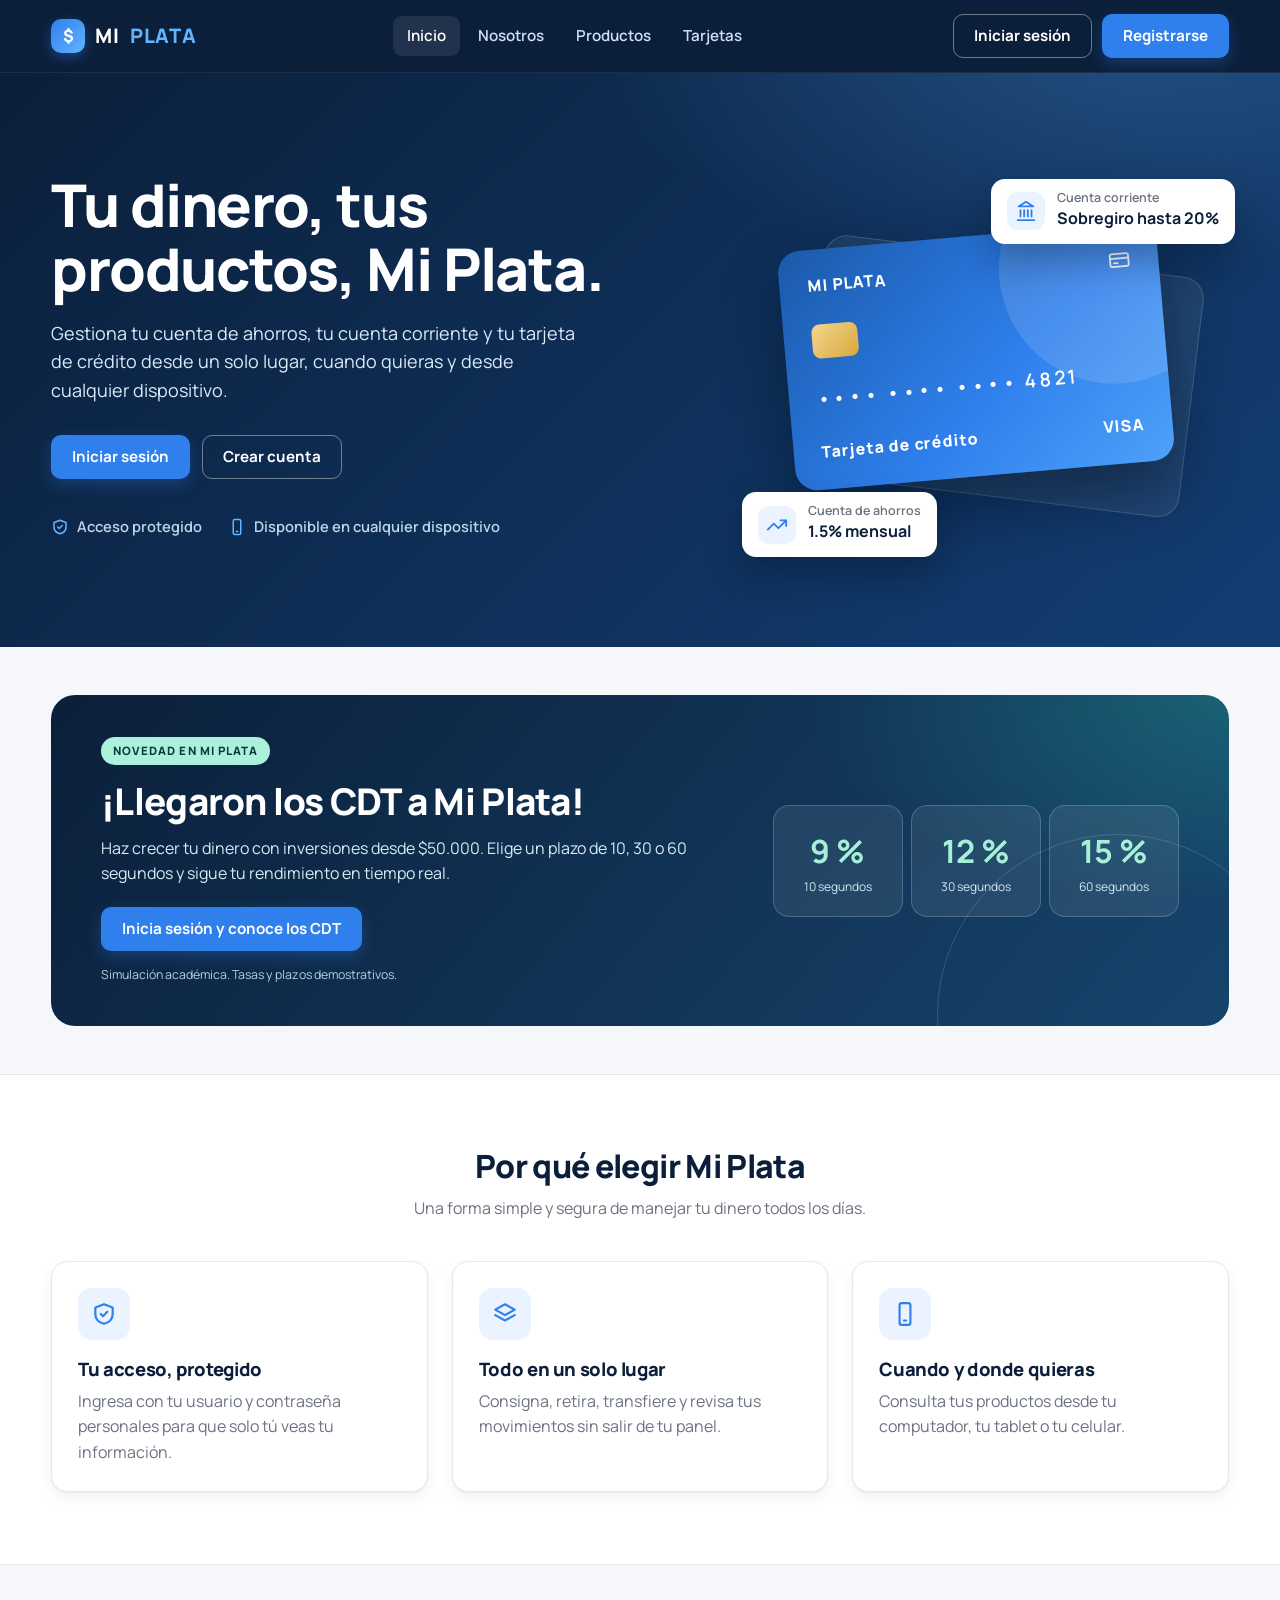
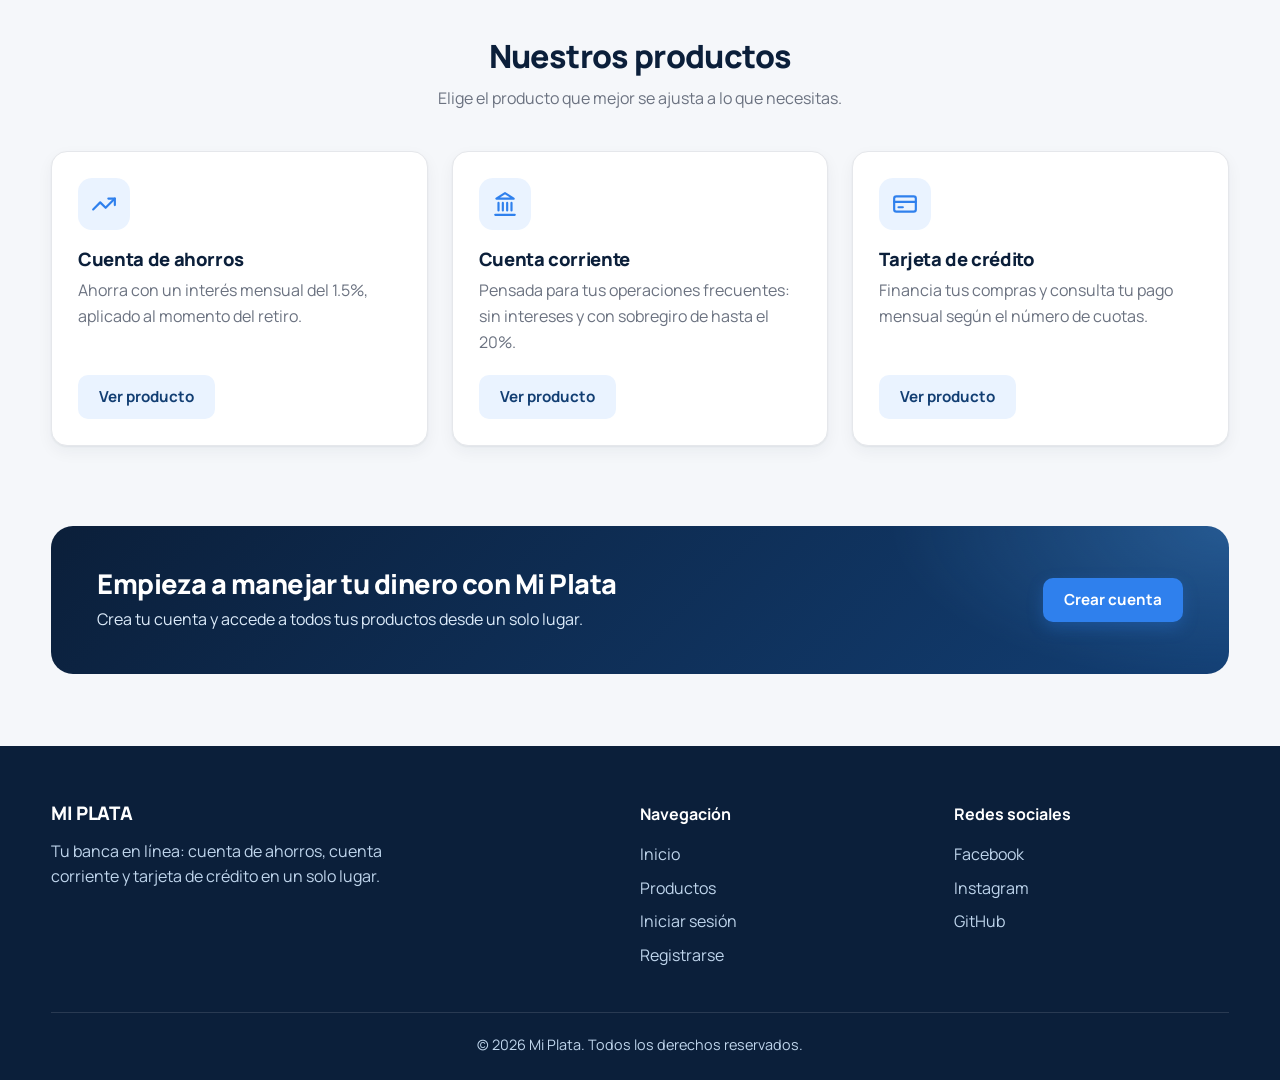
==== commit 3c9e5976: "Implementación de nueva funcionalidad de CDT's, con modificación de varios archivos para guardar la " ====
--- a/pages/index.html
+++ b/pages/index.html
@@ -64,6 +64,26 @@
                     <div class="float-chip float-chip-2">
                         <span class="float-chip-icon"><span class="icon icon-bank" aria-hidden="true"></span></span>
                         <span><small>Cuenta corriente</small><strong>Sobregiro hasta 20%</strong></span>
+                    </div>
+                </div>
+            </div>
+        </section>
+
+        <!-- Novedad: CDT; invitamos a iniciar sesión para abrir una inversión. -->
+        <section class="section cdt-launch" aria-labelledby="cdtLaunchTitulo">
+            <div class="container">
+                <div class="cdt-launch-panel">
+                    <div class="cdt-launch-content">
+                        <span class="cdt-eyebrow">NOVEDAD EN MI PLATA</span>
+                        <h2 id="cdtLaunchTitulo">¡Llegaron los CDT a Mi Plata!</h2>
+                        <p>Haz crecer tu dinero con inversiones desde $50.000. Elige un plazo de 10, 30 o 60 segundos y sigue tu rendimiento en tiempo real.</p>
+                        <a href="login.html" class="btn btn-primary">Inicia sesión y conoce los CDT</a>
+                        <small>Simulación académica. Tasas y plazos demostrativos.</small>
+                    </div>
+                    <div class="cdt-launch-rates" aria-label="Rendimientos de CDT">
+                        <div><strong>9 %</strong><span>10 segundos</span></div>
+                        <div><strong>12 %</strong><span>30 segundos</span></div>
+                        <div><strong>15 %</strong><span>60 segundos</span></div>
                     </div>
                 </div>
             </div>
--- a/css/styles.css
+++ b/css/styles.css
@@ -1189,6 +1189,41 @@
   color: var(--gris-500)
 }
 
+
+/* Estilo general de las etiquetas */
+.etiqueta-movimiento {
+    display: inline-block;
+    padding: 5px 10px;
+    border-radius: 20px;
+    font-size: 12px;
+    font-weight: 600;
+}
+
+/* Consignaciones y transferencias recibidas */
+.movimiento-ingreso {
+    background-color: #e8f5e9;
+    color: #1b5e20;
+}
+
+/* Retiros y transferencias enviadas */
+.movimiento-salida {
+    background-color: #ffebee;
+    color: #b71c1c;
+}
+
+/* Intereses de ahorros */
+.movimiento-interes {
+    background-color: #e3f2fd;
+    color: #0d47a1;
+}
+
+/* Pagos de tarjeta */
+.movimiento-tarjeta {
+    background-color: #f3e5f5;
+    color: #6a1b9a;
+}
+
+
 .badge {
   display: inline-block;
   padding: 4px 10px;
@@ -1508,3 +1543,175 @@
   --i: url("data:image/svg+xml,%3Csvg xmlns='http://www.w3.org/2000/svg' viewBox='0 0 24 24' fill='none' stroke='black' stroke-width='2' stroke-linecap='round' stroke-linejoin='round'%3E%3Cpath d='M12 3L3 8l9 5 9-5z'/%3E%3Cpath d='M3 13l9 5 9-5'/%3E%3C/svg%3E")
 }
 
+
+/* Mensajes de las operaciones sin alertas del navegador */
+.notificacion {position:fixed;right:22px;bottom:24px;z-index:3000;max-width:min(430px,calc(100vw - 32px));padding:16px 20px;border-radius:14px;background:#e8f8ee;color:#175331;border:1px solid #a9ddba;box-shadow:0 12px 36px #102a4333;font-weight:700;line-height:1.45;}
+.notificacion-error {background:#fff0ed;color:#9b2c25;border-color:#ffb9b0;}
+.notificacion[hidden] {display:none;}
+@media(max-width:600px){.notificacion{left:16px;right:16px;bottom:16px;}}
+
+/* ========================================================== 
+   CDT · nueva funcionalidad, anuncio y contadores
+   ========================================================== */
+.cdt-eyebrow {
+  display: inline-flex;
+  width: max-content;
+  padding: 5px 12px;
+  border-radius: 100px;
+  color: #073f3b;
+  background: #adf0dc;
+  font-size: .72rem;
+  font-weight: 800;
+  letter-spacing: .09em;
+}
+.cdt-launch { padding-top: 48px; padding-bottom: 48px; }
+.cdt-launch-panel,
+.cdt-dashboard-promo,
+.cdt-page-hero {
+  position: relative;
+  overflow: hidden;
+  color: #fff;
+  background: radial-gradient(600px 300px at 100% 0%, rgba(48, 225, 182, .22), transparent 70%),
+    linear-gradient(130deg, #0b1f3a, #16446c);
+  border-radius: 24px;
+}
+.cdt-launch-panel::after,
+.cdt-page-hero::after {
+  content: "";
+  position: absolute;
+  right: -70px;
+  bottom: -170px;
+  width: 360px;
+  height: 360px;
+  border: 1px solid rgba(255,255,255,.15);
+  border-radius: 50%;
+  pointer-events: none;
+}
+.cdt-launch-panel {
+  display: grid;
+  grid-template-columns: 1.4fr .9fr;
+  gap: 40px;
+  align-items: center;
+  padding: 42px 50px;
+}
+.cdt-launch-panel h2, .cdt-dashboard-promo h2, .cdt-page-hero h1 {
+  color: #fff;
+  margin: 14px 0 12px;
+  font-size: clamp(1.65rem, 3vw, 2.3rem);
+}
+.cdt-launch-content p, .cdt-dashboard-promo p, .cdt-page-hero p {
+  color: #d6ebf5;
+  max-width: 650px;
+  margin-bottom: 20px;
+}
+.cdt-launch-content small, .cdt-dashboard-promo small {
+  display: block;
+  color: #b6d1e4;
+  margin-top: 14px;
+  font-size: .77rem;
+}
+.cdt-launch-rates {
+  display: grid;
+  grid-template-columns: repeat(3, 1fr);
+  gap: 8px;
+}
+.cdt-launch-rates>div {
+  padding: 20px 8px;
+  border: 1px solid rgba(255, 255, 255, .19);
+  border-radius: 16px;
+  text-align: center;
+  background: rgba(255, 255, 255, .08);
+}
+.cdt-launch-rates strong { display: block; color: #a6f0d8; font-size: clamp(1.35rem, 2.5vw, 2.1rem); }
+.cdt-launch-rates span { display: block; color: #d3e9f4; font-size: .75rem; }
+.cdt-dashboard-promo {
+  display: flex;
+  align-items: center;
+  justify-content: space-between;
+  gap: 30px;
+  padding: 30px 36px;
+}
+.cdt-dashboard-promo h2 { font-size: clamp(1.4rem, 2.4vw, 1.9rem); }
+.cdt-dashboard-promo p { margin-bottom: 12px; }
+.cdt-dashboard-promo .btn { flex: none; }
+.cdt-dashboard-rates { display: flex; flex-wrap: wrap; gap: 8px; }
+.cdt-dashboard-rates span {
+  color: #c8ffed;
+  background: rgba(255,255,255,.1);
+  padding: 5px 11px;
+  border-radius: 100px;
+  font-size: .81rem;
+  font-weight: 700;
+}
+.action-card-cdt { border: 1.5px solid #14a88c; background: #e9fff8; }
+.action-card-cdt strong { color: #076b5c; }
+.action-card-cdt .product-icon { color: #087f68; background: #c9f7e8; }
+.action-card-cdt:hover { border-color: #087f68; }
+.cdt-page-hero {
+  display: flex;
+  align-items: center;
+  justify-content: space-between;
+  gap: 30px;
+  padding: 34px 40px;
+}
+.cdt-page-hero h1 { max-width: 580px; }
+.cdt-page-hero p { margin: 0; }
+.cdt-hero-stat { z-index: 1; display: grid; place-items: center; flex: none; min-width: 175px; padding: 22px; border-radius: 18px; border: 1px solid rgba(255,255,255,.25); background: rgba(255,255,255,.07); }
+.cdt-hero-stat span, .cdt-hero-stat small { color: #d3e9f4; }
+.cdt-hero-stat strong { color: #a6f0d8; font-size: 2.8rem; line-height: 1.3; }
+.cdt-hero-stat small { font-size: .77rem; }
+.cdt-plan-grid { display: grid; grid-template-columns: repeat(3, 1fr); gap: 16px; }
+.cdt-plan { padding: 20px 24px; background: #fff; border-radius: 16px; border: 1px solid #dce8ed; box-shadow: var(--sombra-sm); }
+.cdt-plan-name, .cdt-plan>span:last-child { display: block; color: #66778a; font-size: .85rem; }
+.cdt-plan strong { display: block; margin: 4px 0; font-size: 2rem; font-weight: 800; color: #087f68; }
+.cdt-open-card { padding: 28px 32px; }
+.cdt-open-card h2 { font-size: 1.4rem; }
+.cdt-open-card>p { margin: 8px 0 22px; max-width: 810px; color: #5a6778; }
+.cdt-field-help { display: block; margin-top: 4px; color: #657384; font-size: .79rem; }
+.cdt-preview { display: flex; gap: 20px; flex-wrap: wrap; margin: 4px 0 24px; padding: 16px 22px; background: #e9f9f4; border-radius: 13px; border: 1px solid #c5eadf; }
+.cdt-preview>div { flex: 1; min-width: 180px; }
+.cdt-preview span { display: block; font-size: .83rem; color: #425e59; }
+.cdt-preview strong { color: #085c50; display: block; font-size: 1.35rem; }
+.cdt-confirm { margin-top: 20px; background: #f4f8ff; border: 1px solid #c5d8f5; padding: 20px; border-radius: 12px; }
+.cdt-confirm h3 { font-size: 1.1rem; margin-bottom: 7px; }
+.cdt-confirm p { color: #425567; }
+.cdt-list { display: grid; grid-template-columns: repeat(2, minmax(0, 1fr)); gap: 16px; }
+.cdt-item { padding: 24px; background: #fff; border: 1px solid #dce4e9; box-shadow: var(--sombra-sm); border-radius: 17px; }
+.cdt-item-active { border-top: 4px solid #14a88c; }
+.cdt-item-done { border-top: 4px solid #83a7b9; }
+.cdt-item-head { display: flex; align-items: flex-start; gap: 16px; justify-content: space-between; }
+.cdt-item-head h3 { margin: 4px 0 0; font-size: 1.1rem; }
+.cdt-item-kicker { color: #697889; font-size: .76rem; font-weight: 700; letter-spacing: .04em; }
+.cdt-status { padding: 5px 10px; border-radius: 99px; font-size: .76rem; font-weight: 700; white-space: nowrap; }
+.cdt-status-active { color: #046d54; background: #d7f9ec; }
+.cdt-status-done { color: #37526d; background: #eaf1f7; }
+.cdt-amounts { display: grid; grid-template-columns: repeat(3,1fr); gap: 10px; margin-top: 20px; }
+.cdt-amounts span { display: block; color: #617082; font-size: .76rem; }
+.cdt-amounts strong { display: block; color: #0d2846; font-size: clamp(.9rem, 1.6vw, 1.18rem); }
+.cdt-account-note { color: #647486; font-size: .8rem; margin-top: 14px; overflow-wrap: anywhere; }
+.cdt-time-head { display: flex; align-items: center; justify-content: space-between; gap: 12px; margin-top: 20px; color: #4e5c6b; font-size: .88rem; }
+.cdt-countdown { font-size: 1.28rem; color: #04765c; font-variant-numeric: tabular-nums; }
+.cdt-progress { width: 100%; height: 12px; display: block; margin-top: 9px; accent-color: #12a589; }
+.cdt-progress::-webkit-progress-bar { background: #e4f0ec; border-radius: 30px; }
+.cdt-progress::-webkit-progress-value { background: linear-gradient(90deg,#0a8b73,#46cda7); border-radius: 30px; }
+.cdt-progress::-moz-progress-bar { background: #0a8b73; border-radius: 30px; }
+.cdt-empty { grid-column: 1/-1; padding: 28px; border-radius: 14px; border: 1px dashed #b9c9d6; background: #fff; color: #687a8b; text-align: center; }
+.cdt-disclaimer { padding: 4px 0; font-size: .8rem; color: #6b7888; }
+.movimiento-cdt { background: #daf8ee; color: #076f5a; }
+@media (max-width: 900px) {
+  .cdt-launch-panel { grid-template-columns: 1fr; gap: 22px; }
+  .cdt-list { grid-template-columns: 1fr; }
+}
+@media (max-width: 640px) {
+  .cdt-launch { padding: 28px 0; }
+  .cdt-launch-panel { padding: 28px 22px; }
+  .cdt-launch-rates { gap: 6px; }
+  .cdt-launch-rates>div { padding: 12px 5px; }
+  .cdt-dashboard-promo, .cdt-page-hero { padding: 26px 22px; flex-direction: column; align-items: flex-start; }
+  .cdt-dashboard-promo .btn { width: 100%; text-align: center; }
+  .cdt-hero-stat { min-width: 0; width: 100%; }
+  .cdt-plan { padding: 14px; }
+  .cdt-plan strong { font-size: 1.5rem; }
+  .cdt-open-card { padding: 22px 18px; }
+  .cdt-amounts { gap: 6px; }
+}
